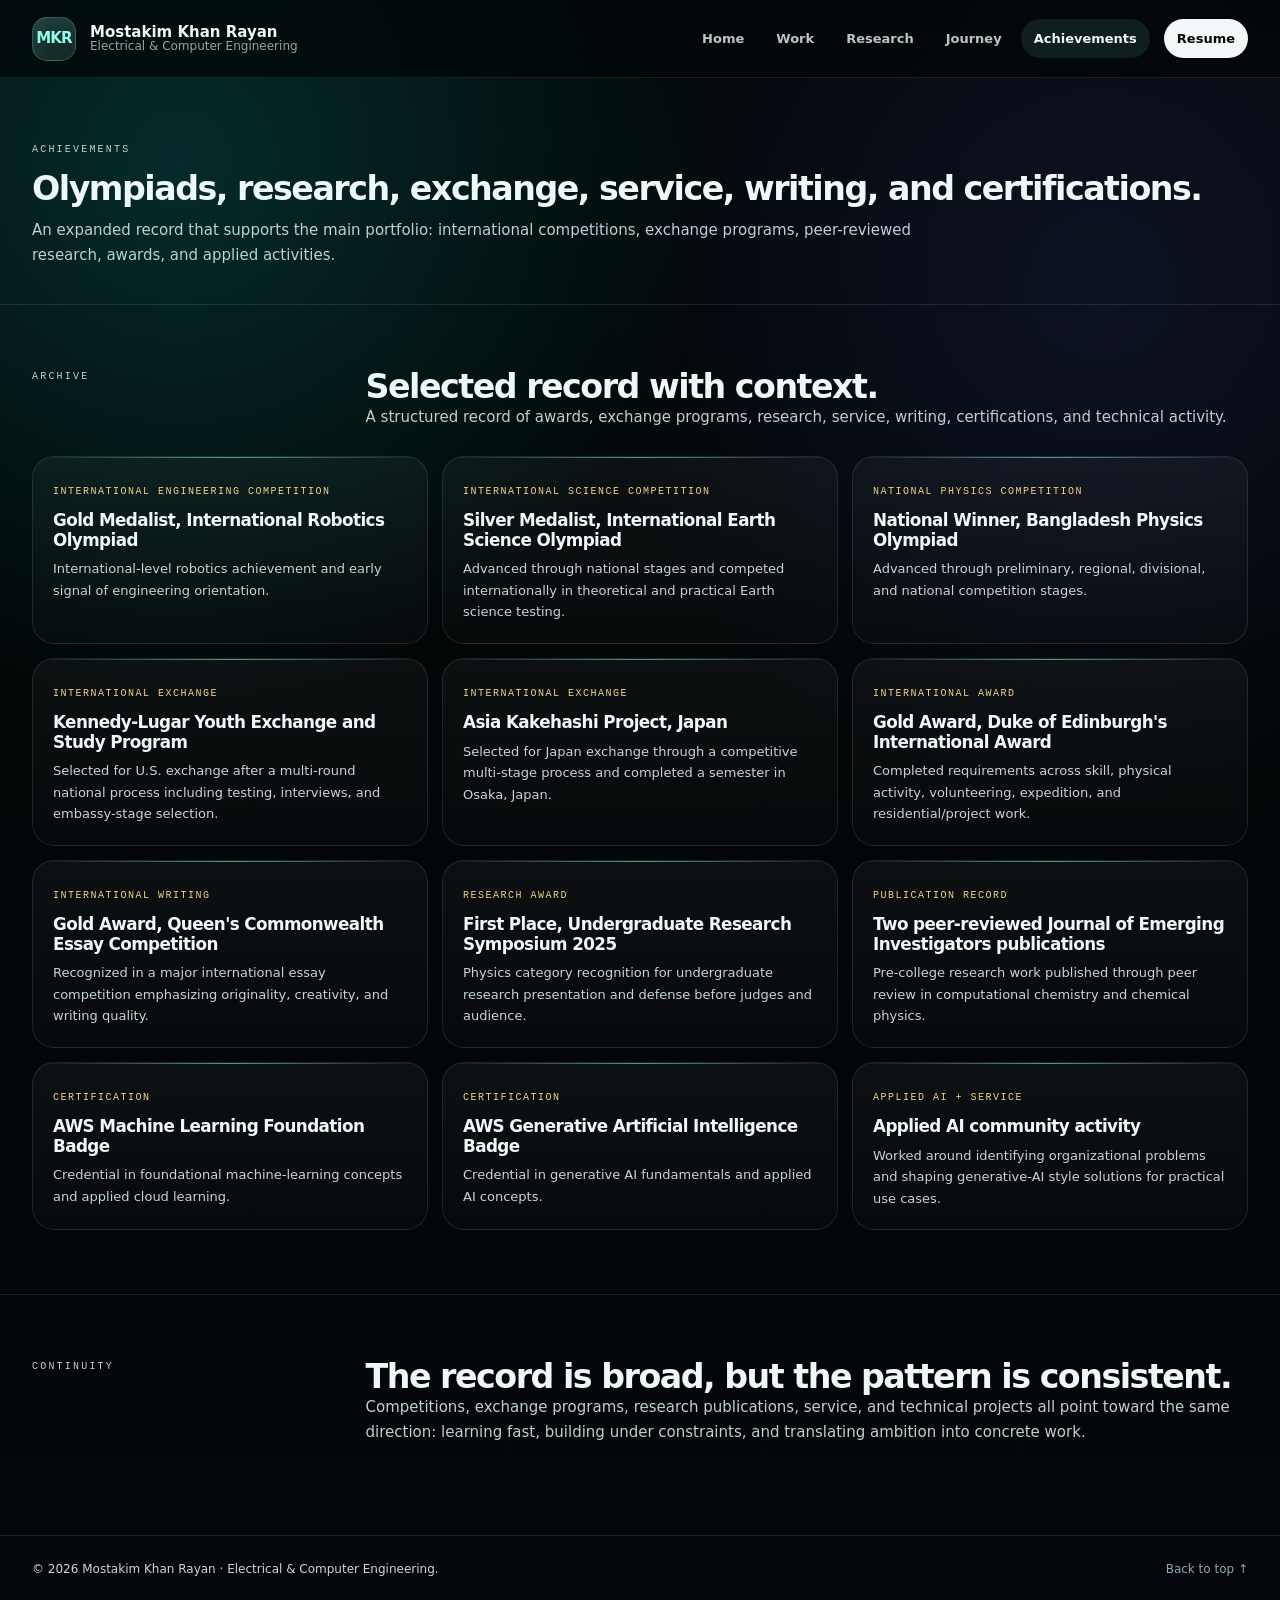
==== achievements.html @ 625cf7d0 "Add redesigned portfolio files" ====
<!doctype html>
<html lang="en">
<head>
  <meta charset="utf-8">
  <meta name="viewport" content="width=device-width, initial-scale=1">
  <meta name="description" content="Electrical and Computer Engineering portfolio for Mostakim Khan Rayan.">
  <meta name="theme-color" content="#020607">
  <meta property="og:title" content="Achievements | Mostakim Khan Rayan">
  <meta property="og:description" content="Turn ambiguity into architecture.">
  <meta property="og:image" content="assets/img/og-card.svg">
  <title>Achievements | Mostakim Khan Rayan</title>
  <link rel="icon" href="assets/img/favicon.svg" type="image/svg+xml">
  <link rel="manifest" href="manifest.webmanifest">
  <link rel="stylesheet" href="assets/css/styles.css">
</head>
<body>
<a class="skip-link" href="#main">Skip to content</a>
<div class="site-shell">
<header class="topbar">
  <a class="brand" href="index.html" aria-label="Mostakim Khan Rayan home">
    <span class="brand-mark">MKR</span>
    <span class="brand-copy"><strong>Mostakim Khan Rayan</strong><small>Electrical & Computer Engineering</small></span>
  </a>
  <button class="nav-toggle" type="button" aria-label="Toggle navigation" aria-expanded="false" data-nav-toggle><span></span><span></span><span></span></button>
  <nav class="nav-links" aria-label="Primary navigation" data-nav-links></nav>
</header>
<main id="main" class="main">
<section class="page-head"><div class="page-head-inner"><p class="eyebrow">Achievements</p><h1>Olympiads, research, exchange, service, writing, and certifications.</h1><p>An expanded record that supports the main portfolio: international competitions, exchange programs, peer-reviewed research, awards, and applied activities.</p></div></section>
<section class="section"><div class="section-inner"><div class="section-head reveal"><p class="eyebrow">Archive</p><div><h2>Selected record with context.</h2><p>A structured record of awards, exchange programs, research, service, writing, certifications, and technical activity.</p></div></div><div class="award-grid" data-achievements></div></div></section>
<section class="section"><div class="section-inner"><div class="section-head reveal"><p class="eyebrow">Continuity</p><div><h2>The record is broad, but the pattern is consistent.</h2><p>Competitions, exchange programs, research publications, service, and technical projects all point toward the same direction: learning fast, building under constraints, and translating ambition into concrete work.</p></div></div></div></section>
</main>
<footer class="footer"><p>© <span data-year></span> Mostakim Khan Rayan · Electrical & Computer Engineering.</p><a href="#main">Back to top ↑</a></footer>
</div>
<script src="assets/js/data.js"></script>
<script src="assets/js/main.js"></script>
</body>
</html>
---- assets/css/styles.css ----
:root{
  --bg:#020607;
  --bg2:#061015;
  --panel:#071216;
  --panel2:#0b181d;
  --text:#eef8f8;
  --muted:#91a8ad;
  --soft:#c7d8dc;
  --line:rgba(122,255,230,.22);
  --line-soft:rgba(218,250,255,.10);
  --teal:#8fffea;
  --teal2:#0bd3bf;
  --amber:#f0d18a;
  --ink:#020607;
  --shadow:0 22px 80px rgba(0,0,0,.42);
  --sans:Inter, ui-sans-serif, system-ui, -apple-system, BlinkMacSystemFont, "Segoe UI", sans-serif;
  --mono:"Space Mono", "SFMono-Regular", Consolas, monospace;
  --frame:clamp(14px,2.5vw,38px);
  --header:78px;
}

*{box-sizing:border-box}
html{scroll-behavior:smooth;background:var(--bg)}
body{margin:0;min-height:100svh;overflow-x:hidden;background:
  radial-gradient(circle at 14% 10%,rgba(10,207,188,.18),transparent 30%),
  radial-gradient(circle at 86% 18%,rgba(109,113,255,.10),transparent 30%),
  linear-gradient(180deg,#03080a 0%,#020607 45%,#03070b 100%);color:var(--text);font-family:var(--sans);font-size:15px;line-height:1.65}
body::before{content:"";position:fixed;inset:0;pointer-events:none;background-image:linear-gradient(rgba(143,255,234,.035) 1px,transparent 1px),linear-gradient(90deg,rgba(143,255,234,.035) 1px,transparent 1px);background-size:42px 42px;mask-image:radial-gradient(circle at 50% 20%,black,transparent 78%);z-index:-2}
body::after{content:"";position:fixed;inset:0;pointer-events:none;background-image:radial-gradient(rgba(143,255,234,.16) .7px,transparent .7px);background-size:18px 18px;opacity:.35;z-index:-1}
img{max-width:100%;display:block}a{color:inherit;text-decoration:none}p{margin:0;color:var(--soft)}
.skip-link{position:absolute;left:12px;top:-60px;z-index:20;background:var(--teal);color:#001113;padding:10px 12px;border-radius:999px;font-weight:800}.skip-link:focus{top:12px}
.site-shell{width:100%;min-height:100svh}
.topbar{height:var(--header);width:100%;padding:0 var(--frame);display:flex;align-items:center;justify-content:space-between;gap:20px;position:sticky;top:0;z-index:10;background:rgba(2,6,7,.74);backdrop-filter:blur(18px);border-bottom:1px solid var(--line-soft)}
.brand{display:flex;align-items:center;gap:14px;min-width:0}.brand-mark{width:44px;height:44px;border-radius:15px;display:grid;place-items:center;background:linear-gradient(145deg,rgba(143,255,234,.19),rgba(255,255,255,.05));border:1px solid rgba(143,255,234,.26);box-shadow:0 0 30px rgba(143,255,234,.10) inset;color:var(--teal);font-weight:900;letter-spacing:-.06em}.brand-copy{display:grid;line-height:1.1}.brand-copy strong{font-size:15px}.brand-copy small{font-size:12px;color:var(--muted)}
.nav-links{display:flex;align-items:center;gap:6px}.nav-links a{font-size:13px;font-weight:760;color:#b8c6cb;padding:9px 13px;border-radius:999px}.nav-links a:hover,.nav-links a.active{background:rgba(143,255,234,.09);color:var(--text)}.nav-links .resume-link{background:#f4f7f8;color:#020607;margin-left:8px}.nav-toggle{display:none;width:42px;height:42px;border:1px solid var(--line-soft);border-radius:14px;background:rgba(255,255,255,.03);align-items:center;justify-content:center;gap:4px;flex-direction:column}.nav-toggle span{width:18px;height:2px;background:var(--text);border-radius:2px}
.main{width:100%}.frame{width:min(100% - calc(var(--frame) * 2), 1760px);margin-inline:auto}.hero{min-height:calc(100svh - var(--header));padding:var(--frame) 0 44px;display:flex;align-items:stretch}.hero-shell{position:relative;overflow:hidden;width:min(100% - calc(var(--frame) * 2), 1760px);margin:auto;border:1px solid var(--line);border-radius:28px;background:linear-gradient(135deg,rgba(3,13,15,.92),rgba(4,8,12,.86));box-shadow:var(--shadow)}
.hero-shell::before{content:"";position:absolute;inset:0;background:radial-gradient(circle at 72% 42%,rgba(143,255,234,.14),transparent 36%),linear-gradient(90deg,rgba(143,255,234,.05) 1px,transparent 1px),linear-gradient(rgba(143,255,234,.05) 1px,transparent 1px);background-size:auto,54px 54px,54px 54px;opacity:.8}.hero-shell::after{content:"";position:absolute;inset:8px;border:1px solid rgba(143,255,234,.12);border-radius:22px;pointer-events:none}.side-rail{position:absolute;left:0;top:0;bottom:0;width:76px;border-right:1px solid var(--line-soft);display:grid;place-items:center;z-index:2}.rail-word{font-family:var(--mono);font-size:10px;text-transform:uppercase;letter-spacing:.34em;writing-mode:vertical-rl;color:#9fb2b7}.rail-social{position:absolute;bottom:22px;display:grid;gap:8px}.rail-social a{font-family:var(--mono);font-size:10px;color:var(--teal);opacity:.84}.hero-grid{position:relative;z-index:1;padding:clamp(28px,4.5vw,68px) clamp(26px,5vw,82px) clamp(30px,4vw,64px) clamp(96px,8vw,140px);display:grid;grid-template-columns:minmax(0,1.04fr) minmax(330px,.82fr);gap:clamp(24px,4vw,72px);align-items:center;min-height:calc(100svh - var(--header) - 88px)}
.microline{display:flex;align-items:center;gap:12px;margin:0 0 22px;color:var(--teal);font-family:var(--mono);text-transform:uppercase;letter-spacing:.2em;font-size:10px}.microline::before{content:"";width:42px;height:1px;background:var(--teal);box-shadow:0 0 15px rgba(143,255,234,.6)}
.motto{margin:0 0 16px;max-width:760px;font-size:clamp(2.15rem,4.25vw,4.65rem);line-height:.98;letter-spacing:-.065em;font-weight:900}.motto em{font-style:normal;color:var(--teal);text-shadow:0 0 26px rgba(143,255,234,.24)}
.hero-title{font-size:clamp(.98rem,1.15vw,1.18rem);line-height:1.5;margin:0 0 12px;max-width:780px;color:#f8ffff;font-weight:800}.hero-subtitle{max-width:760px;color:#c6d7dc;font-size:clamp(.93rem,1vw,1.03rem)}.hero-actions{display:flex;flex-wrap:wrap;gap:10px;margin-top:24px}.btn{display:inline-flex;align-items:center;justify-content:center;min-height:40px;padding:9px 14px;border-radius:999px;border:1px solid var(--line);font-size:12px;font-weight:850;color:#dbe9ec;background:rgba(255,255,255,.035);transition:.2s}.btn:hover{transform:translateY(-1px);border-color:rgba(143,255,234,.55)}.btn-primary{background:var(--teal);border-color:transparent;color:#001112}.btn-muted{color:#b6c6ca}.hero-note{margin-top:22px;display:grid;grid-template-columns:repeat(3,minmax(0,1fr));gap:8px;max-width:720px}.hero-note span{border:1px solid var(--line-soft);border-radius:16px;padding:10px 12px;background:rgba(255,255,255,.025);font-size:12px;color:#c5d6da}.hero-note b{display:block;color:var(--teal);font-family:var(--mono);font-size:10px;text-transform:uppercase;letter-spacing:.13em;margin-bottom:3px}.visual-card{position:relative;border:1px solid rgba(143,255,234,.24);border-radius:25px;min-height:400px;overflow:hidden;background:linear-gradient(145deg,rgba(1,25,26,.74),rgba(1,6,9,.94));box-shadow:0 0 70px rgba(143,255,234,.08)}.visual-card img{width:100%;height:100%;min-height:400px;object-fit:cover;opacity:.93;mix-blend-mode:screen}.visual-overlay{position:absolute;inset:0;display:flex;flex-direction:column;justify-content:space-between;padding:18px;background:linear-gradient(180deg,rgba(1,6,8,.28),rgba(1,6,8,.10),rgba(1,6,8,.72))}.corner-tag{align-self:flex-end;font-family:var(--mono);font-size:10px;text-transform:uppercase;letter-spacing:.14em;color:var(--teal);border:1px solid rgba(143,255,234,.28);border-radius:999px;padding:8px 10px;background:rgba(0,0,0,.25)}.visual-bottom{display:grid;gap:10px}.visual-bottom strong{font-size:clamp(1.15rem,1.6vw,1.55rem);line-height:1.1}.visual-bottom p{max-width:460px;color:#c6d5d9;font-size:13px}.signal-strip{position:absolute;right:22px;top:50%;transform:translateY(-50%);display:grid;gap:6px}.signal-strip i{display:block;width:5px;height:5px;border-radius:50%;background:var(--teal);box-shadow:0 0 14px var(--teal)}
.section{padding:clamp(42px,5vw,78px) 0;border-bottom:1px solid var(--line-soft)}.section-inner{width:min(100% - calc(var(--frame) * 2), 1760px);margin-inline:auto}.section-head{display:grid;grid-template-columns:minmax(170px,.32fr) minmax(0,1fr);gap:clamp(22px,4vw,62px);align-items:start;margin-bottom:26px}.eyebrow{margin:0;color:var(--teal);font-family:var(--mono);font-size:10px;text-transform:uppercase;letter-spacing:.22em}.section-head h2,.page-head h1{margin:0;font-size:clamp(1.5rem,2.6vw,2.6rem);line-height:1.08;letter-spacing:-.045em}.section-head p,.page-head p{max-width:880px;color:#bdd0d4}.text-link{display:inline-flex;margin-top:16px;color:var(--teal);font-weight:800;font-size:13px}.metrics{display:grid;grid-template-columns:repeat(4,minmax(0,1fr));border:1px solid var(--line-soft);border-radius:24px;overflow:hidden;background:rgba(0,0,0,.18)}.metric{padding:18px;min-height:112px;border-right:1px solid var(--line-soft);border-bottom:1px solid var(--line-soft)}.metric:nth-child(4n){border-right:0}.metric:nth-last-child(-n+4){border-bottom:0}.metric strong{display:block;font-size:clamp(1.35rem,2vw,2.05rem);line-height:1;color:#fff;letter-spacing:-.04em}.metric span{display:block;margin-top:8px;color:#d3e1e4;font-size:12px;font-weight:750;line-height:1.35}.metric small{display:block;margin-top:9px;color:var(--muted);font-family:var(--mono);font-size:9px;text-transform:uppercase;letter-spacing:.12em}.cap-grid{display:grid;grid-template-columns:repeat(3,minmax(0,1fr));gap:14px}.cap-card,.layer-card,.mini-project,.project-card,.timeline-card,.award-card,.publication-card,.contact-panel{position:relative;overflow:hidden;border:1px solid var(--line-soft);border-radius:22px;background:linear-gradient(180deg,rgba(255,255,255,.045),rgba(255,255,255,.018))}.cap-card::before,.layer-card::before,.mini-project::before,.timeline-card::before,.award-card::before,.publication-card::before{content:"";position:absolute;top:0;left:0;right:0;height:1px;background:linear-gradient(90deg,transparent,var(--teal),transparent);opacity:.55}.cap-card{padding:20px;min-height:238px}.cap-card small,.layer-card small,.mini-project small,.timeline-card small,.award-card small,.publication-card small{font-family:var(--mono);font-size:10px;letter-spacing:.15em;text-transform:uppercase;color:var(--amber)}.cap-card h3,.layer-card h3,.mini-project h3,.timeline-card h3,.award-card h3,.publication-card h3{margin:10px 0 8px;font-size:clamp(1.05rem,1.3vw,1.35rem);line-height:1.16;letter-spacing:-.035em}.cap-card p,.layer-card p,.mini-project p,.timeline-card p,.award-card p,.publication-card p,.project-card p{font-size:13px;color:#c4d5d8}.stackline,.project-meta{display:flex;flex-wrap:wrap;gap:7px;margin-top:15px}.pill{font-family:var(--mono);font-size:10px;color:#d2e7ea;border:1px solid var(--line-soft);padding:6px 8px;border-radius:999px;background:rgba(0,0,0,.18)}.layer-grid{display:grid;grid-template-columns:repeat(4,minmax(0,1fr));gap:14px}.layer-card{padding:20px;min-height:210px;display:flex;flex-direction:column;justify-content:space-between}.layer-card span{font-family:var(--mono);font-size:10px;color:var(--teal);text-transform:uppercase;letter-spacing:.13em}.project-preview{display:grid;grid-template-columns:repeat(2,minmax(0,1fr));gap:14px}.mini-project{padding:20px;min-height:210px}.mini-impact{margin-top:14px;border-left:2px solid var(--teal);padding-left:12px;color:#dffcf7;font-size:12px;font-weight:700}.contact-panel{padding:24px;display:grid;grid-template-columns:minmax(0,1fr) auto;gap:20px;align-items:center;background:radial-gradient(circle at 90% 10%,rgba(143,255,234,.12),transparent 35%),rgba(0,0,0,.18)}.contact-panel h2{font-size:clamp(1.4rem,2.2vw,2.25rem);line-height:1.1;letter-spacing:-.045em;margin:0 0 8px}.footer{width:min(100% - calc(var(--frame) * 2), 1760px);margin-inline:auto;padding:24px 0;display:flex;justify-content:space-between;gap:18px;color:var(--muted);font-size:12px}.page-head{padding:clamp(42px,5vw,78px) 0 36px;border-bottom:1px solid var(--line-soft)}.page-head-inner{width:min(100% - calc(var(--frame) * 2), 1760px);margin-inline:auto;display:grid;gap:12px}.page-layout{width:min(100% - calc(var(--frame) * 2), 1760px);margin-inline:auto;padding:42px 0 70px;display:grid;grid-template-columns:260px minmax(0,1fr);gap:32px}.toc-card{position:sticky;top:calc(var(--header) + 20px);align-self:start;border:1px solid var(--line-soft);border-radius:22px;padding:18px;background:rgba(0,0,0,.20)}.toc-card p{color:var(--muted);font-size:13px;margin-bottom:12px}.toc-card a{display:block;padding:11px 0;border-top:1px solid var(--line-soft);color:#d6e4e7;font-size:13px}.project-list,.timeline{display:grid;gap:16px}.project-card{display:grid;grid-template-columns:250px minmax(0,1fr)}.project-media{border-right:1px solid var(--line-soft);background:#041014}.project-card img{height:100%;min-height:260px;object-fit:cover}.project-body{padding:22px}.project-body h3{font-size:clamp(1.35rem,2vw,2rem);line-height:1.05;letter-spacing:-.04em;margin:8px 0 10px}.impact{margin-top:14px;padding:13px 14px;border-left:2px solid var(--teal);background:rgba(143,255,234,.06);color:#e3fffb;font-size:13px}.detail-list{margin:14px 0 0;padding-left:18px;color:#c7d8dc;font-size:13px}.detail-list li{margin:7px 0}.timeline-card,.award-card,.publication-card{padding:20px}.timeline-org{font-weight:800;color:#f2fbfd;margin-bottom:8px}.two-col{display:grid;grid-template-columns:repeat(2,minmax(0,1fr));gap:14px}.award-grid{display:grid;grid-template-columns:repeat(3,minmax(0,1fr));gap:14px}.skills-panel{border:1px solid var(--line-soft);border-radius:22px;padding:20px;background:rgba(0,0,0,.16)}.reveal{opacity:0;transform:translateY(10px);transition:opacity .55s ease,transform .55s ease}.reveal.is-visible{opacity:1;transform:none}
@media (prefers-reduced-motion:reduce){*{scroll-behavior:auto!important;transition:none!important}.reveal{opacity:1;transform:none}.btn:hover{transform:none}}
@media (min-width:1900px){:root{--frame:42px}.hero-grid{grid-template-columns:minmax(0,1fr) minmax(380px,.74fr)}.motto{font-size:4.2rem}.visual-card{min-height:410px}.visual-card img{min-height:410px}}
@media (max-height:790px) and (min-width:1050px){.hero{min-height:auto}.hero-grid{min-height:auto;padding-top:34px;padding-bottom:34px}.motto{font-size:clamp(2rem,3.7vw,3.7rem)}.visual-card,.visual-card img{min-height:330px}.hero-note{display:none}}
@media (max-width:1180px){.hero-grid{grid-template-columns:1fr;min-height:auto}.visual-card,.visual-card img{min-height:330px}.hero-note{grid-template-columns:repeat(3,1fr)}.metrics{grid-template-columns:repeat(4,1fr)}.cap-grid,.award-grid{grid-template-columns:repeat(2,1fr)}.layer-grid{grid-template-columns:repeat(2,1fr)}.page-layout{grid-template-columns:1fr}.toc-card{position:relative;top:0;display:flex;flex-wrap:wrap;gap:10px}.toc-card p{width:100%;margin-bottom:0}.toc-card a{border-top:0;border:1px solid var(--line-soft);border-radius:999px;padding:8px 12px}}
@media (max-width:860px){:root{--frame:16px;--header:68px}body{font-size:14px}.topbar{padding:0 var(--frame)}.brand-mark{width:40px;height:40px;border-radius:14px}.brand-copy strong{font-size:14px}.brand-copy small{font-size:11px}.nav-toggle{display:flex}.nav-links{display:none;position:absolute;left:var(--frame);right:var(--frame);top:calc(var(--header) - 4px);padding:10px;flex-direction:column;align-items:stretch;background:rgba(2,8,10,.98);border:1px solid var(--line);border-radius:18px;box-shadow:var(--shadow)}.nav-links.open{display:flex}.nav-links a{padding:12px 14px}.nav-links .resume-link{margin-left:0}.hero{padding:0}.hero-shell{width:100%;border-radius:0;border-left:0;border-right:0}.hero-shell::after{display:none}.side-rail{display:none}.hero-grid{padding:34px var(--frame) 42px;gap:26px}.motto{font-size:clamp(2.05rem,10.5vw,3.4rem);max-width:100%}.hero-note{grid-template-columns:1fr}.visual-card,.visual-card img{min-height:280px}.section-head{grid-template-columns:1fr}.metrics{grid-template-columns:repeat(2,1fr)}.metric{border-right:1px solid var(--line-soft);border-bottom:1px solid var(--line-soft)}.metric:nth-child(2n){border-right:0}.metric:nth-last-child(-n+4){border-bottom:1px solid var(--line-soft)}.metric:nth-last-child(-n+2){border-bottom:0}.cap-grid,.layer-grid,.project-preview,.two-col,.award-grid{grid-template-columns:1fr}.project-card{grid-template-columns:1fr}.project-media{border-right:0;border-bottom:1px solid var(--line-soft)}.project-card img{height:210px;min-height:210px;width:100%}.contact-panel{grid-template-columns:1fr}.footer{flex-direction:column}.toc-card{display:none}}
@media (max-width:460px){:root{--frame:14px}.brand-copy small{max-width:170px;white-space:nowrap;overflow:hidden;text-overflow:ellipsis}.microline{font-size:9px;letter-spacing:.14em}.motto{letter-spacing:-.055em}.hero-actions .btn{flex:1 1 calc(50% - 5px)}.hero-actions .btn:first-child{flex-basis:100%}.visual-card,.visual-card img{min-height:235px}.metrics{grid-template-columns:1fr}.metric,.metric:nth-child(2n){border-right:0}.metric:nth-last-child(-n+2){border-bottom:1px solid var(--line-soft)}.metric:last-child{border-bottom:0}.section{padding:38px 0}.project-body,.timeline-card,.award-card,.publication-card,.cap-card,.layer-card,.mini-project{padding:17px}}


/* Creative signal-system hero update */
.hero-artboard{padding:clamp(10px,1.6vw,24px) 0 clamp(28px,3vw,44px);min-height:calc(100svh - var(--header));}
.signal-hero-shell{border-radius:clamp(18px,2vw,32px);min-height:min(760px,calc(100svh - var(--header) - 40px));display:flex;align-items:stretch;}
.hero-grid-creative{width:100%;grid-template-columns:minmax(0,0.95fr) minmax(380px,0.82fr);gap:clamp(22px,3.8vw,72px);min-height:0;padding:clamp(38px,5.2vw,82px) clamp(28px,6vw,96px) clamp(34px,4.8vw,76px) clamp(96px,8vw,150px);align-items:center;}
.creative-copy{max-width:860px;}
.motto-panel{position:relative;display:inline-grid;gap:10px;padding:0 0 0 clamp(16px,2vw,24px);}
.motto-panel::before{content:"";position:absolute;left:0;top:4px;bottom:6px;width:2px;background:linear-gradient(180deg,transparent,var(--teal),transparent);box-shadow:0 0 24px rgba(143,255,234,.5);}
.motto-label{width:max-content;font-family:var(--mono);font-size:9px;letter-spacing:.28em;text-transform:uppercase;color:var(--amber);border:1px solid rgba(240,209,138,.25);padding:5px 9px;border-radius:999px;background:rgba(240,209,138,.05);}
.motto-creative{font-size:clamp(2.65rem,4.55vw,5.45rem);line-height:.92;letter-spacing:-.075em;margin:0 0 2px;max-width:820px;}
.hero-statement{max-width:720px;margin:22px 0 0;color:#dcebed;font-size:clamp(1rem,1.18vw,1.22rem);line-height:1.65;}
.signal-board{margin-top:24px;display:grid;grid-template-columns:repeat(4,minmax(0,1fr));gap:10px;max-width:860px;}
.signal-board article{position:relative;overflow:hidden;min-height:106px;border:1px solid rgba(143,255,234,.16);border-radius:18px;background:linear-gradient(150deg,rgba(143,255,234,.06),rgba(255,255,255,.018));padding:14px;}
.signal-board article::after{content:"";position:absolute;right:-34px;bottom:-38px;width:92px;height:92px;border-radius:50%;border:1px solid rgba(143,255,234,.16);}
.signal-board span{display:block;font-family:var(--mono);font-size:9px;letter-spacing:.16em;text-transform:uppercase;color:var(--teal);}
.signal-board strong{display:block;margin-top:7px;font-size:clamp(.98rem,1.1vw,1.22rem);line-height:1.08;letter-spacing:-.035em;}
.signal-board small{display:block;margin-top:7px;color:#9fb4b9;font-size:11px;line-height:1.35;}
.constellation-card{position:relative;overflow:hidden;min-height:520px;border:1px solid rgba(143,255,234,.24);border-radius:30px;background:radial-gradient(circle at 50% 45%,rgba(143,255,234,.14),transparent 30%),linear-gradient(145deg,rgba(4,25,27,.82),rgba(3,8,11,.94));box-shadow:0 0 70px rgba(143,255,234,.08);padding:20px;display:grid;grid-template-rows:auto 1fr auto;}
.constellation-card::before{content:"";position:absolute;inset:0;background-image:linear-gradient(rgba(143,255,234,.07) 1px,transparent 1px),linear-gradient(90deg,rgba(143,255,234,.07) 1px,transparent 1px);background-size:34px 34px;mask-image:radial-gradient(circle at center,black,transparent 72%);opacity:.8;}
.constellation-header,.orbit-map,.readout-grid{position:relative;z-index:1;}
.constellation-header{display:flex;justify-content:space-between;align-items:center;gap:14px;font-family:var(--mono);font-size:10px;letter-spacing:.16em;text-transform:uppercase;color:#a9bec3;}
.constellation-header b{color:var(--teal);border:1px solid rgba(143,255,234,.28);border-radius:999px;padding:8px 10px;background:rgba(0,0,0,.20);}
.orbit-map{min-height:330px;display:grid;place-items:center;}
.core-node{width:92px;height:92px;border-radius:50%;display:grid;place-items:center;background:radial-gradient(circle,#dbfffa 0%,#9fffee 35%,rgba(143,255,234,.08) 70%);color:#001415;font-weight:950;letter-spacing:-.05em;box-shadow:0 0 0 18px rgba(143,255,234,.07),0 0 70px rgba(143,255,234,.35);z-index:2;}
.orbit{position:absolute;left:50%;top:50%;border:1px solid rgba(143,255,234,.18);border-radius:50%;transform:translate(-50%,-50%) rotate(-14deg);}
.orbit-a{width:70%;height:52%;}.orbit-b{width:90%;height:34%;transform:translate(-50%,-50%) rotate(14deg)}.orbit-c{width:58%;height:78%;transform:translate(-50%,-50%) rotate(43deg)}
.axis{position:absolute;background:linear-gradient(90deg,transparent,rgba(143,255,234,.32),transparent);}.axis-x{width:90%;height:1px;left:5%;top:50%;}.axis-y{height:86%;width:1px;top:7%;left:50%;background:linear-gradient(180deg,transparent,rgba(143,255,234,.24),transparent)}
.orbit-node{position:absolute;border:1px solid rgba(143,255,234,.24);border-radius:999px;background:rgba(2,8,10,.75);backdrop-filter:blur(10px);padding:8px 11px;font-family:var(--mono);font-size:10px;text-transform:uppercase;letter-spacing:.12em;color:#dffefa;box-shadow:0 0 25px rgba(143,255,234,.08);}
.node-software{right:7%;top:28%;}.node-vision{left:5%;top:38%;}.node-data{right:16%;bottom:22%;}.node-cad{left:25%;bottom:14%;}.node-research{left:34%;top:12%;}
.pulse-dot{position:absolute;width:7px;height:7px;border-radius:50%;background:var(--teal);box-shadow:0 0 18px var(--teal);}.dot-a{left:17%;top:58%;}.dot-b{right:24%;top:47%;}.dot-c{left:48%;bottom:18%;}
.readout-grid{display:grid;grid-template-columns:repeat(2,minmax(0,1fr));gap:8px;}
.readout-grid span{border:1px solid rgba(143,255,234,.14);border-radius:14px;background:rgba(0,0,0,.18);padding:10px 11px;color:#bed1d5;font-size:12px;line-height:1.25;}
.readout-grid b{color:var(--teal);font-family:var(--mono);font-size:10px;letter-spacing:.12em;margin-right:6px;}

@media (min-width:1900px){.hero-grid-creative{grid-template-columns:minmax(0,0.9fr) minmax(430px,0.66fr);}.motto-creative{font-size:5.35rem}.constellation-card{min-height:540px}}
@media (max-height:820px) and (min-width:1050px){.signal-hero-shell{min-height:0}.hero-grid-creative{padding-top:36px;padding-bottom:36px}.motto-creative{font-size:clamp(2.5rem,4.05vw,4.45rem)}.signal-board{grid-template-columns:repeat(4,1fr)}.signal-board article{min-height:92px;padding:12px}.constellation-card{min-height:410px}.orbit-map{min-height:250px}.core-node{width:76px;height:76px}.hero-statement{font-size:.98rem;margin-top:16px}}
@media (max-width:1180px){.hero-grid-creative{grid-template-columns:1fr}.constellation-card{min-height:450px}.signal-board{grid-template-columns:repeat(2,minmax(0,1fr))}.motto-creative{font-size:clamp(2.6rem,8vw,4.7rem)}}
@media (max-width:860px){.hero-artboard{padding:0}.signal-hero-shell{border-radius:0;min-height:0}.hero-grid-creative{padding:34px var(--frame) 42px;}.motto-panel{padding-left:16px}.motto-creative{font-size:clamp(2.3rem,12vw,4rem);}.hero-statement{font-size:1rem}.signal-board{grid-template-columns:1fr 1fr}.constellation-card{min-height:390px;border-radius:24px}.orbit-map{min-height:270px}.readout-grid{grid-template-columns:1fr}.node-software{right:2%;top:26%}.node-vision{left:2%;top:36%}.node-data{right:8%;bottom:22%}.node-cad{left:13%;bottom:13%}.node-research{left:28%;top:11%}}
@media (max-width:520px){.signal-board{grid-template-columns:1fr}.constellation-card{min-height:360px;padding:15px}.constellation-header{align-items:flex-start;flex-direction:column}.orbit-node{font-size:8px;padding:6px 8px}.core-node{width:76px;height:76px}.motto-creative{font-size:clamp(2.15rem,14vw,3.35rem)}.hero-statement{line-height:1.55}.hero-actions .btn{flex:1 1 100%}.readout-grid span{font-size:11px}}


/* Creative motto + console hero refinement */
.hero-redesigned .hero-shell{width:100%;border-left:0;border-right:0;border-radius:0;margin:0;}
.hero-redesigned{padding:0;min-height:calc(100svh - var(--header));}
.story-hero-shell{min-height:calc(100svh - var(--header));}
.hero-grid-v2{padding:clamp(34px,5.8vw,86px) clamp(28px,7vw,118px) clamp(34px,5vw,76px) clamp(96px,8.2vw,150px);grid-template-columns:minmax(0,.94fr) minmax(380px,.68fr);}
.hero-copy-v2{display:grid;gap:18px;}
.motto-v2{font-size:clamp(2.55rem,4.4vw,5.1rem);max-width:780px;}
.motto-panel-v2{gap:8px;}
.identity-console{position:relative;display:grid;grid-template-columns:minmax(0,.86fr) minmax(240px,.54fr);gap:12px;max-width:860px;margin-top:4px;}
.identity-console::before{content:"";position:absolute;inset:-1px;border-radius:22px;padding:1px;background:linear-gradient(120deg,rgba(143,255,234,.45),transparent 28%,rgba(240,209,138,.22),transparent 72%,rgba(143,255,234,.35));mask:linear-gradient(#000 0 0) content-box,linear-gradient(#000 0 0);mask-composite:exclude;pointer-events:none;}
.identity-main,.identity-tags{border-radius:22px;background:linear-gradient(150deg,rgba(143,255,234,.075),rgba(255,255,255,.022));padding:18px;border:1px solid rgba(143,255,234,.12);}
.identity-main span,.identity-tags span{font-family:var(--mono);font-size:10px;text-transform:uppercase;letter-spacing:.14em;color:var(--teal);}
.identity-main strong{display:block;margin:8px 0 8px;font-size:clamp(1rem,1.2vw,1.25rem);line-height:1.2;color:#fff;letter-spacing:-.035em;}
.identity-main p{font-size:13px;line-height:1.55;color:#bdd0d4;}
.identity-tags{display:flex;align-content:flex-start;align-items:flex-start;flex-wrap:wrap;gap:8px;background:rgba(1,8,10,.45);}
.identity-tags span{border:1px solid rgba(143,255,234,.17);border-radius:999px;padding:7px 9px;background:rgba(0,0,0,.20);color:#d9fffb;}
.proof-deck{display:grid;grid-template-columns:repeat(4,minmax(0,1fr));gap:10px;max-width:860px;}
.proof-deck article{min-height:86px;border:1px solid rgba(143,255,234,.14);border-radius:18px;padding:14px;background:radial-gradient(circle at 85% 18%,rgba(143,255,234,.12),transparent 34%),rgba(0,0,0,.18);}
.proof-deck b{display:block;font-size:clamp(1.05rem,1.45vw,1.6rem);line-height:1;color:#fff;letter-spacing:-.045em;}
.proof-deck span{display:block;margin-top:8px;color:#a9bdc2;font-size:11px;line-height:1.35;}
.constellation-v2{min-height:500px;}
.constellation-v2::after{content:"";position:absolute;inset:12px;border:1px solid rgba(143,255,234,.11);border-radius:22px;pointer-events:none;}
.orbit-map-v2{min-height:300px;}
.field-note{position:relative;z-index:2;margin-top:-12px;margin-bottom:14px;border-left:2px solid var(--teal);padding:10px 0 10px 14px;}
.field-note strong{display:block;color:#fff;font-size:clamp(1.05rem,1.35vw,1.35rem);line-height:1.1;letter-spacing:-.035em;}
.field-note p{margin-top:6px;font-size:12px;color:#aebfc4;line-height:1.45;}

/* Story-flow journey */
.journey-head{background:radial-gradient(circle at 24% 0%,rgba(143,255,234,.11),transparent 36%);}
.journey-layout{grid-template-columns:240px minmax(0,1fr);}
.story-flow{position:relative;display:grid;gap:0;padding:12px 0 26px;}
.story-flow::before{content:"";position:absolute;left:36px;top:16px;bottom:18px;width:1px;background:linear-gradient(180deg,transparent,var(--teal),rgba(143,255,234,.18),transparent);box-shadow:0 0 20px rgba(143,255,234,.25);}
.story-node{position:relative;display:grid;grid-template-columns:74px minmax(0,1fr);gap:18px;padding:0 0 22px;}
.story-index{position:sticky;top:calc(var(--header) + 26px);width:72px;height:72px;border-radius:50%;display:grid;place-items:center;background:radial-gradient(circle,rgba(143,255,234,.30),rgba(5,16,18,.95) 68%);border:1px solid rgba(143,255,234,.33);font-family:var(--mono);font-weight:900;color:#eafffd;box-shadow:0 0 38px rgba(143,255,234,.12);z-index:1;}
.story-card{position:relative;overflow:hidden;border:1px solid rgba(143,255,234,.14);border-radius:26px;padding:24px;background:linear-gradient(135deg,rgba(143,255,234,.06),rgba(255,255,255,.018));min-height:160px;}
.story-card::before{content:"";position:absolute;right:-70px;top:-70px;width:190px;height:190px;border-radius:50%;border:1px solid rgba(143,255,234,.11);box-shadow:0 0 90px rgba(143,255,234,.09) inset;}
.story-card small{font-family:var(--mono);font-size:10px;letter-spacing:.16em;text-transform:uppercase;color:var(--amber);}
.story-card h3{margin:10px 0 10px;font-size:clamp(1.3rem,2vw,2rem);line-height:1.05;letter-spacing:-.045em;}
.story-card p{max-width:900px;font-size:14px;line-height:1.7;color:#c4d6da;}

@media (min-width:1900px){.hero-grid-v2{grid-template-columns:minmax(0,.95fr) minmax(430px,.62fr)}.motto-v2{font-size:5.25rem}.constellation-v2{min-height:520px}}
@media (max-height:820px) and (min-width:1050px){.story-hero-shell{min-height:0}.hero-grid-v2{padding-top:32px;padding-bottom:32px}.motto-v2{font-size:clamp(2.35rem,3.95vw,4.25rem)}.identity-console{grid-template-columns:minmax(0,1fr) minmax(220px,.5fr)}.proof-deck article{min-height:74px}.constellation-v2{min-height:390px}.orbit-map-v2{min-height:230px}.field-note{margin-top:-8px}.readout-grid span{padding:8px 10px}}
@media (max-width:1180px){.hero-grid-v2{grid-template-columns:1fr;}.identity-console{grid-template-columns:1fr}.proof-deck{grid-template-columns:repeat(2,minmax(0,1fr))}.constellation-v2{min-height:450px}.journey-layout{grid-template-columns:1fr}.story-index{position:relative;top:auto}}
@media (max-width:860px){.hero-grid-v2{padding:34px var(--frame) 42px}.motto-v2{font-size:clamp(2.15rem,11vw,3.8rem)}.identity-console{gap:10px}.proof-deck{grid-template-columns:repeat(2,minmax(0,1fr))}.constellation-v2{min-height:390px}.story-flow::before{left:24px}.story-node{grid-template-columns:52px minmax(0,1fr);gap:12px}.story-index{width:52px;height:52px;font-size:12px}.story-card{padding:19px;border-radius:22px}}
@media (max-width:520px){.motto-v2{font-size:clamp(2.05rem,13.5vw,3.2rem)}.proof-deck{grid-template-columns:1fr}.identity-main,.identity-tags{padding:15px}.constellation-v2{min-height:370px}.field-note{margin-top:0}.story-flow::before{left:20px}.story-node{grid-template-columns:44px minmax(0,1fr);gap:10px}.story-index{width:44px;height:44px}.story-card{padding:16px}.story-card p{font-size:13px}}
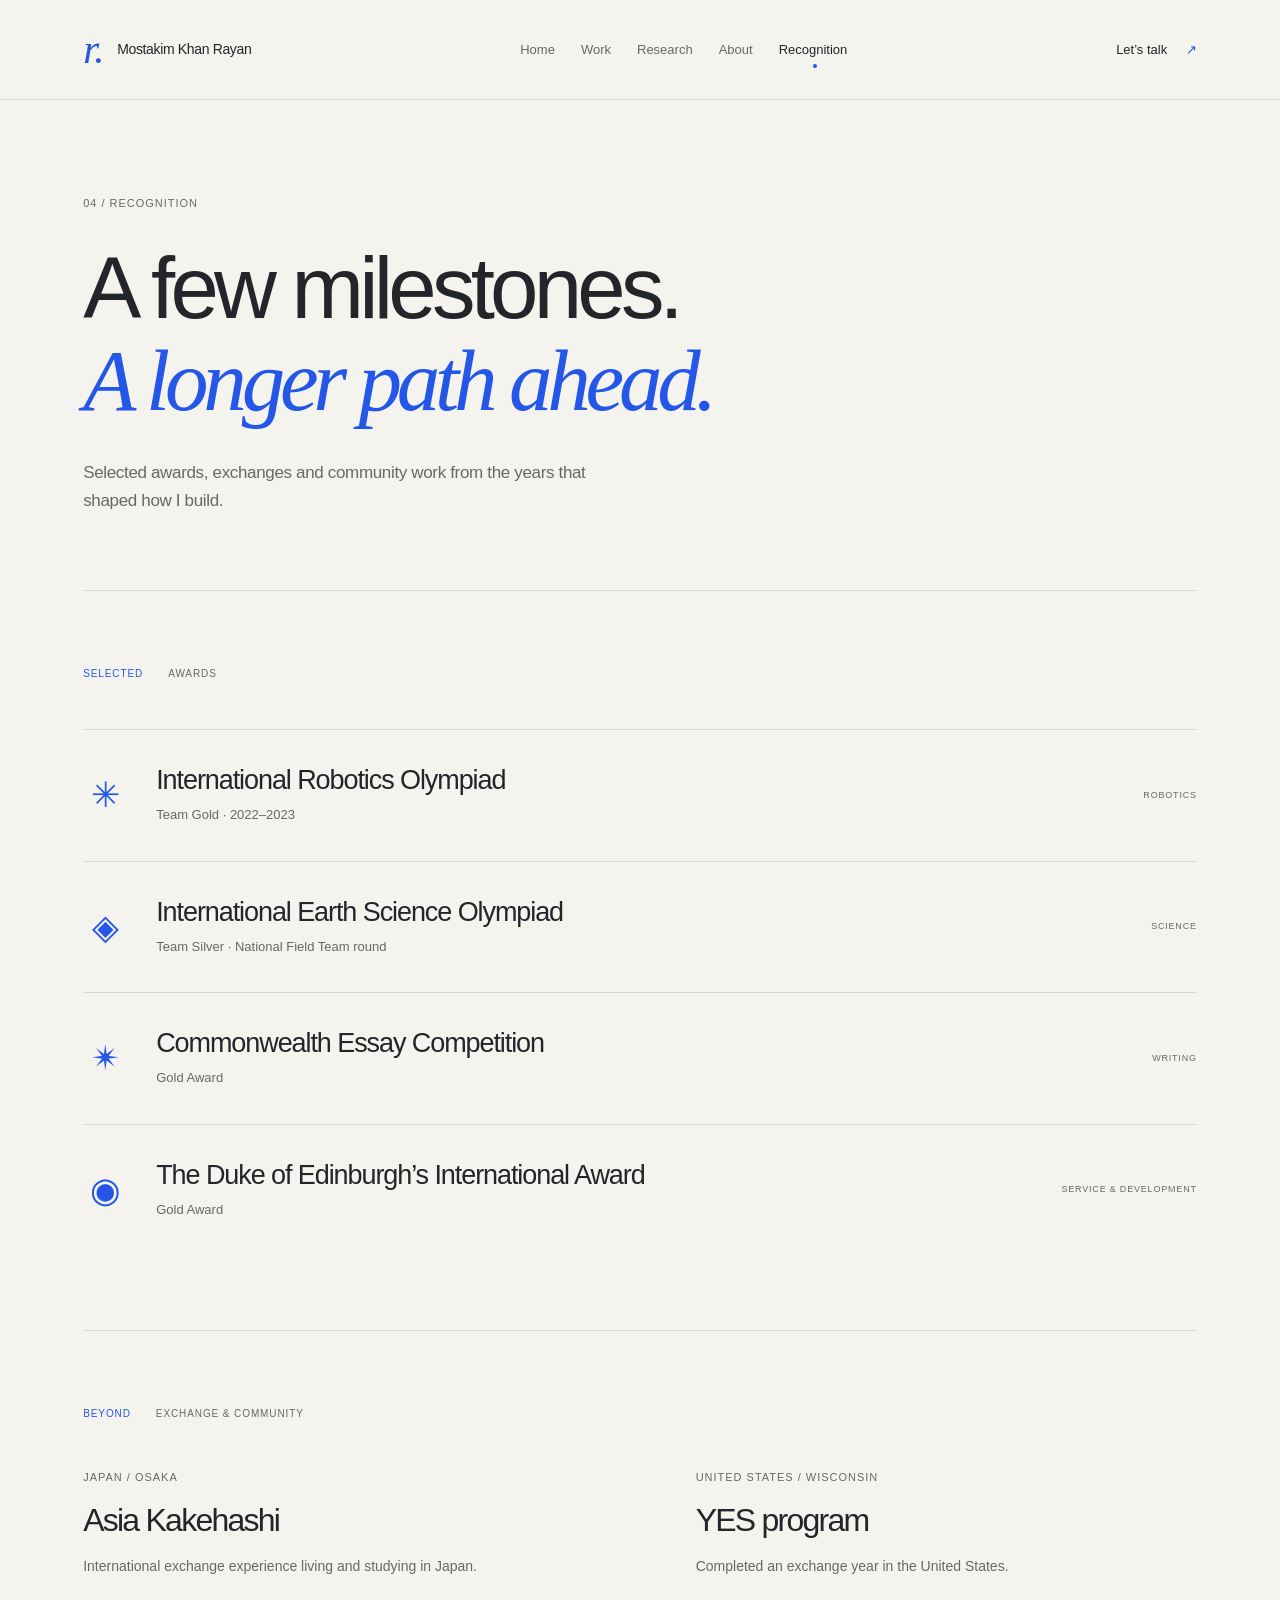
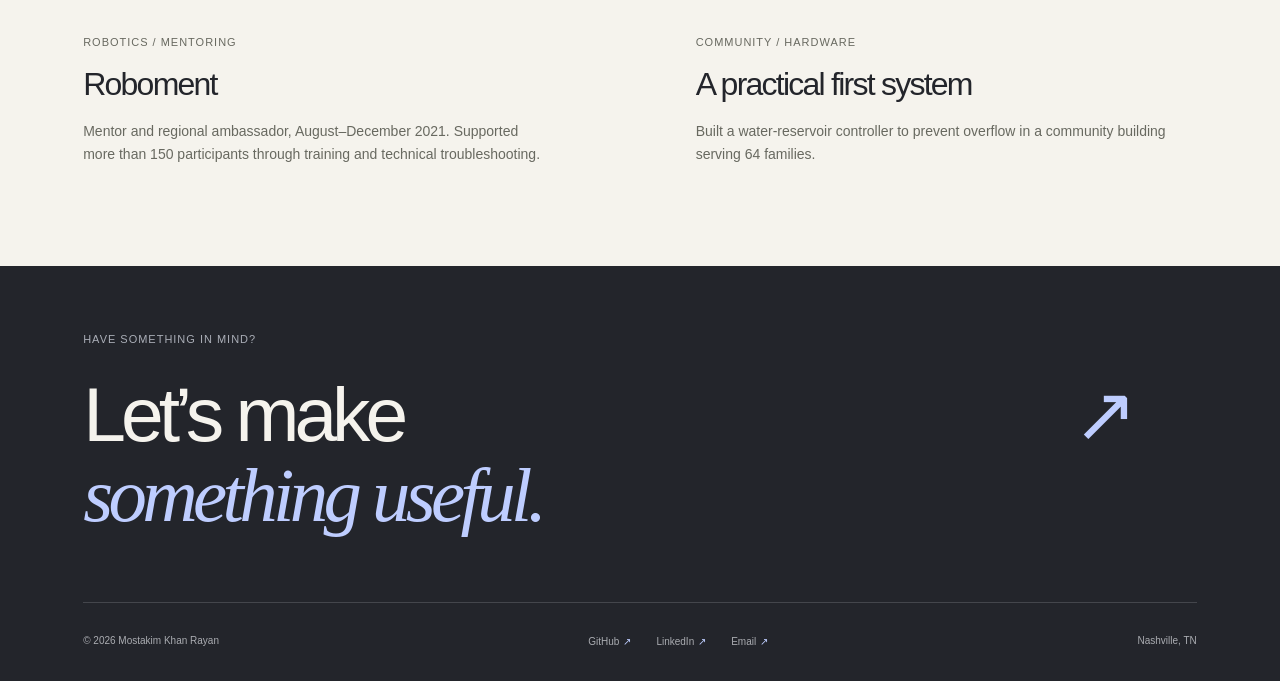
==== commit 589f8489: "Redesign portfolio around personal AI, research and GPU systems" ====
--- a/achievements.html
+++ b/achievements.html
@@ -1,37 +1,64 @@
 <!doctype html>
+
 <html lang="en">
 <head>
-  <meta charset="utf-8">
-  <meta name="viewport" content="width=device-width, initial-scale=1">
-  <meta name="description" content="Electrical and Computer Engineering portfolio for Mostakim Khan Rayan.">
-  <meta name="theme-color" content="#020607">
-  <meta property="og:title" content="Achievements | Mostakim Khan Rayan">
-  <meta property="og:description" content="Turn ambiguity into architecture.">
-  <meta property="og:image" content="assets/img/og-card.svg">
-  <title>Achievements | Mostakim Khan Rayan</title>
-  <link rel="icon" href="assets/img/favicon.svg" type="image/svg+xml">
-  <link rel="manifest" href="manifest.webmanifest">
-  <link rel="stylesheet" href="assets/css/styles.css">
-</head>
-<body>
-<a class="skip-link" href="#main">Skip to content</a>
-<div class="site-shell">
-<header class="topbar">
-  <a class="brand" href="index.html" aria-label="Mostakim Khan Rayan home">
-    <span class="brand-mark">MKR</span>
-    <span class="brand-copy"><strong>Mostakim Khan Rayan</strong><small>Electrical & Computer Engineering</small></span>
-  </a>
-  <button class="nav-toggle" type="button" aria-label="Toggle navigation" aria-expanded="false" data-nav-toggle><span></span><span></span><span></span></button>
-  <nav class="nav-links" aria-label="Primary navigation" data-nav-links></nav>
-</header>
-<main id="main" class="main">
-<section class="page-head"><div class="page-head-inner"><p class="eyebrow">Achievements</p><h1>Olympiads, research, exchange, service, writing, and certifications.</h1><p>An expanded record that supports the main portfolio: international competitions, exchange programs, peer-reviewed research, awards, and applied activities.</p></div></section>
-<section class="section"><div class="section-inner"><div class="section-head reveal"><p class="eyebrow">Archive</p><div><h2>Selected record with context.</h2><p>A structured record of awards, exchange programs, research, service, writing, certifications, and technical activity.</p></div></div><div class="award-grid" data-achievements></div></div></section>
-<section class="section"><div class="section-inner"><div class="section-head reveal"><p class="eyebrow">Continuity</p><div><h2>The record is broad, but the pattern is consistent.</h2><p>Competitions, exchange programs, research publications, service, and technical projects all point toward the same direction: learning fast, building under constraints, and translating ambition into concrete work.</p></div></div></div></section>
+<meta charset="utf-8">
+<meta name="viewport" content="width=device-width, initial-scale=1">
+
+<title>Recognition — Mostakim Khan Rayan</title>
+<meta name="description" content="Rayan builds personal AI, scientific software and GPU systems. Explore Sleight AI, research, open-source contributions and selected work.">
+
+<meta name="theme-color" content="#f5f3ed">
+<meta property="og:title" content="Recognition — Mostakim Khan Rayan">
+<meta property="og:description" content="Personal AI. Scientific software. Closer to the hardware.">
+<meta property="og:image" content="https://nine-winged.github.io/Portfolio/assets/img/og-card.svg">
+<meta property="og:url" content="https://nine-winged.github.io/Portfolio/achievements.html">
+<meta property="og:type" content="website">
+
+<link rel="canonical" href="https://nine-winged.github.io/Portfolio/achievements.html">
+<link rel="icon" href="assets/img/favicon.svg" type="image/svg+xml">
+<link rel="manifest" href="manifest.webmanifest">
+<link rel="stylesheet" href="assets/css/styles.css">
+
+<meta name="google-site-verification" content="7lMuGZhJcq9g-JqPWl0R5jy_7q_wHFFUK9ucJxF-_5k"></head>
+
+<body><a class="skip-link" href="#main">Skip to content</a>
+<header class="site-header"><a class="brand" href="index.html" aria-label="Mostakim Khan Rayan home"><span class="brand-symbol" aria-hidden="true">r.</span><span>Mostakim Khan Rayan</span></a><button class="menu-toggle" type="button" aria-expanded="false" aria-controls="navigation">Menu <span aria-hidden="true">+</span></button>
+<nav id="navigation" aria-label="Primary navigation"><a href="index.html">Home</a><a href="work.html">Work</a><a href="research.html">Research</a><a href="journey.html">About</a><a href="achievements.html" aria-current="page">Recognition</a></nav>
+<a class="header-contact" href="mailto:md.mostakim.khan@vanderbilt.edu">Let’s talk <span aria-hidden="true">↗</span></a></header>
+
+<main id="main">
+<section class="page-intro"><p class="eyebrow">04 / Recognition</p><h1>A few milestones.<br><em>A longer path ahead.</em></h1><p class="page-deck">Selected awards, exchanges and community work from the years that shaped how I build.</p></section>
+<section class="honors-section">
+<div class="section-label"><span>Selected</span><span>Awards</span></div>
+<div class="honor-row"><span class="honor-symbol" aria-hidden="true">✳</span>
+<div><h2>International Robotics Olympiad</h2><p>Team Gold · 2022–2023</p></div>
+<span class="honor-type">Robotics</span></div>
+<div class="honor-row"><span class="honor-symbol" aria-hidden="true">◈</span>
+<div><h2>International Earth Science Olympiad</h2><p>Team Silver · National Field Team round</p></div>
+<span class="honor-type">Science</span></div>
+<div class="honor-row"><span class="honor-symbol" aria-hidden="true">✴</span>
+<div><h2>Commonwealth Essay Competition</h2><p>Gold Award</p></div>
+<span class="honor-type">Writing</span></div>
+<div class="honor-row"><span class="honor-symbol" aria-hidden="true">◉</span>
+<div><h2>The Duke of Edinburgh’s International Award</h2><p>Gold Award</p></div>
+<span class="honor-type">Service & development</span></div>
+</section>
+<section class="exchange-section">
+<div class="section-label"><span>Beyond</span><span>Exchange & community</span></div>
+<div class="recognition-grid">
+<article><p class="eyebrow">Japan / Osaka</p><h2>Asia Kakehashi</h2><p>International exchange experience living and studying in Japan.</p></article>
+<article><p class="eyebrow">United States / Wisconsin</p><h2>YES program</h2><p>Completed an exchange year in the United States.</p></article>
+<article><p class="eyebrow">Robotics / Mentoring</p><h2>Roboment</h2><p>Mentor and regional ambassador, August–December 2021. Supported more than 150 participants through training and technical troubleshooting.</p></article>
+<article><p class="eyebrow">Community / Hardware</p><h2>A practical first system</h2><p>Built a water-reservoir controller to prevent overflow in a community building serving 64 families.</p></article>
+</div>
+</section>
 </main>
-<footer class="footer"><p>© <span data-year></span> Mostakim Khan Rayan · Electrical & Computer Engineering.</p><a href="#main">Back to top ↑</a></footer>
-</div>
-<script src="assets/js/data.js"></script>
-<script src="assets/js/main.js"></script>
-</body>
-</html>+<footer class="site-footer">
+<div class="footer-top"><p class="eyebrow">Have something in mind?</p><a class="contact-display" href="mailto:md.mostakim.khan@vanderbilt.edu">Let’s make<br><em>something useful.</em><span aria-hidden="true">↗</span></a></div>
+<div class="footer-bottom"><span>© 2026 Mostakim Khan Rayan</span>
+<div><a class="text-link" href="https://github.com/NIne-WIngEd" target="_blank" rel="noopener noreferrer">GitHub<span aria-hidden="true"> ↗</span></a><a class="text-link" href="https://www.linkedin.com/in/mk-rayan/" target="_blank" rel="noopener noreferrer">LinkedIn<span aria-hidden="true"> ↗</span></a><a class="text-link" href="mailto:md.mostakim.khan@vanderbilt.edu">Email<span aria-hidden="true"> ↗</span></a></div>
+<span>Nashville, TN</span></div>
+</footer>
+<script src="assets/js/main.js" defer></script></body>
+</html>
--- a/assets/css/styles.css
+++ b/assets/css/styles.css
@@ -1,134 +1,1258 @@
-:root{
-  --bg:#020607;
-  --bg2:#061015;
-  --panel:#071216;
-  --panel2:#0b181d;
-  --text:#eef8f8;
-  --muted:#91a8ad;
-  --soft:#c7d8dc;
-  --line:rgba(122,255,230,.22);
-  --line-soft:rgba(218,250,255,.10);
-  --teal:#8fffea;
-  --teal2:#0bd3bf;
-  --amber:#f0d18a;
-  --ink:#020607;
-  --shadow:0 22px 80px rgba(0,0,0,.42);
-  --sans:Inter, ui-sans-serif, system-ui, -apple-system, BlinkMacSystemFont, "Segoe UI", sans-serif;
-  --mono:"Space Mono", "SFMono-Regular", Consolas, monospace;
-  --frame:clamp(14px,2.5vw,38px);
-  --header:78px;
-}
-
-*{box-sizing:border-box}
-html{scroll-behavior:smooth;background:var(--bg)}
-body{margin:0;min-height:100svh;overflow-x:hidden;background:
-  radial-gradient(circle at 14% 10%,rgba(10,207,188,.18),transparent 30%),
-  radial-gradient(circle at 86% 18%,rgba(109,113,255,.10),transparent 30%),
-  linear-gradient(180deg,#03080a 0%,#020607 45%,#03070b 100%);color:var(--text);font-family:var(--sans);font-size:15px;line-height:1.65}
-body::before{content:"";position:fixed;inset:0;pointer-events:none;background-image:linear-gradient(rgba(143,255,234,.035) 1px,transparent 1px),linear-gradient(90deg,rgba(143,255,234,.035) 1px,transparent 1px);background-size:42px 42px;mask-image:radial-gradient(circle at 50% 20%,black,transparent 78%);z-index:-2}
-body::after{content:"";position:fixed;inset:0;pointer-events:none;background-image:radial-gradient(rgba(143,255,234,.16) .7px,transparent .7px);background-size:18px 18px;opacity:.35;z-index:-1}
-img{max-width:100%;display:block}a{color:inherit;text-decoration:none}p{margin:0;color:var(--soft)}
-.skip-link{position:absolute;left:12px;top:-60px;z-index:20;background:var(--teal);color:#001113;padding:10px 12px;border-radius:999px;font-weight:800}.skip-link:focus{top:12px}
-.site-shell{width:100%;min-height:100svh}
-.topbar{height:var(--header);width:100%;padding:0 var(--frame);display:flex;align-items:center;justify-content:space-between;gap:20px;position:sticky;top:0;z-index:10;background:rgba(2,6,7,.74);backdrop-filter:blur(18px);border-bottom:1px solid var(--line-soft)}
-.brand{display:flex;align-items:center;gap:14px;min-width:0}.brand-mark{width:44px;height:44px;border-radius:15px;display:grid;place-items:center;background:linear-gradient(145deg,rgba(143,255,234,.19),rgba(255,255,255,.05));border:1px solid rgba(143,255,234,.26);box-shadow:0 0 30px rgba(143,255,234,.10) inset;color:var(--teal);font-weight:900;letter-spacing:-.06em}.brand-copy{display:grid;line-height:1.1}.brand-copy strong{font-size:15px}.brand-copy small{font-size:12px;color:var(--muted)}
-.nav-links{display:flex;align-items:center;gap:6px}.nav-links a{font-size:13px;font-weight:760;color:#b8c6cb;padding:9px 13px;border-radius:999px}.nav-links a:hover,.nav-links a.active{background:rgba(143,255,234,.09);color:var(--text)}.nav-links .resume-link{background:#f4f7f8;color:#020607;margin-left:8px}.nav-toggle{display:none;width:42px;height:42px;border:1px solid var(--line-soft);border-radius:14px;background:rgba(255,255,255,.03);align-items:center;justify-content:center;gap:4px;flex-direction:column}.nav-toggle span{width:18px;height:2px;background:var(--text);border-radius:2px}
-.main{width:100%}.frame{width:min(100% - calc(var(--frame) * 2), 1760px);margin-inline:auto}.hero{min-height:calc(100svh - var(--header));padding:var(--frame) 0 44px;display:flex;align-items:stretch}.hero-shell{position:relative;overflow:hidden;width:min(100% - calc(var(--frame) * 2), 1760px);margin:auto;border:1px solid var(--line);border-radius:28px;background:linear-gradient(135deg,rgba(3,13,15,.92),rgba(4,8,12,.86));box-shadow:var(--shadow)}
-.hero-shell::before{content:"";position:absolute;inset:0;background:radial-gradient(circle at 72% 42%,rgba(143,255,234,.14),transparent 36%),linear-gradient(90deg,rgba(143,255,234,.05) 1px,transparent 1px),linear-gradient(rgba(143,255,234,.05) 1px,transparent 1px);background-size:auto,54px 54px,54px 54px;opacity:.8}.hero-shell::after{content:"";position:absolute;inset:8px;border:1px solid rgba(143,255,234,.12);border-radius:22px;pointer-events:none}.side-rail{position:absolute;left:0;top:0;bottom:0;width:76px;border-right:1px solid var(--line-soft);display:grid;place-items:center;z-index:2}.rail-word{font-family:var(--mono);font-size:10px;text-transform:uppercase;letter-spacing:.34em;writing-mode:vertical-rl;color:#9fb2b7}.rail-social{position:absolute;bottom:22px;display:grid;gap:8px}.rail-social a{font-family:var(--mono);font-size:10px;color:var(--teal);opacity:.84}.hero-grid{position:relative;z-index:1;padding:clamp(28px,4.5vw,68px) clamp(26px,5vw,82px) clamp(30px,4vw,64px) clamp(96px,8vw,140px);display:grid;grid-template-columns:minmax(0,1.04fr) minmax(330px,.82fr);gap:clamp(24px,4vw,72px);align-items:center;min-height:calc(100svh - var(--header) - 88px)}
-.microline{display:flex;align-items:center;gap:12px;margin:0 0 22px;color:var(--teal);font-family:var(--mono);text-transform:uppercase;letter-spacing:.2em;font-size:10px}.microline::before{content:"";width:42px;height:1px;background:var(--teal);box-shadow:0 0 15px rgba(143,255,234,.6)}
-.motto{margin:0 0 16px;max-width:760px;font-size:clamp(2.15rem,4.25vw,4.65rem);line-height:.98;letter-spacing:-.065em;font-weight:900}.motto em{font-style:normal;color:var(--teal);text-shadow:0 0 26px rgba(143,255,234,.24)}
-.hero-title{font-size:clamp(.98rem,1.15vw,1.18rem);line-height:1.5;margin:0 0 12px;max-width:780px;color:#f8ffff;font-weight:800}.hero-subtitle{max-width:760px;color:#c6d7dc;font-size:clamp(.93rem,1vw,1.03rem)}.hero-actions{display:flex;flex-wrap:wrap;gap:10px;margin-top:24px}.btn{display:inline-flex;align-items:center;justify-content:center;min-height:40px;padding:9px 14px;border-radius:999px;border:1px solid var(--line);font-size:12px;font-weight:850;color:#dbe9ec;background:rgba(255,255,255,.035);transition:.2s}.btn:hover{transform:translateY(-1px);border-color:rgba(143,255,234,.55)}.btn-primary{background:var(--teal);border-color:transparent;color:#001112}.btn-muted{color:#b6c6ca}.hero-note{margin-top:22px;display:grid;grid-template-columns:repeat(3,minmax(0,1fr));gap:8px;max-width:720px}.hero-note span{border:1px solid var(--line-soft);border-radius:16px;padding:10px 12px;background:rgba(255,255,255,.025);font-size:12px;color:#c5d6da}.hero-note b{display:block;color:var(--teal);font-family:var(--mono);font-size:10px;text-transform:uppercase;letter-spacing:.13em;margin-bottom:3px}.visual-card{position:relative;border:1px solid rgba(143,255,234,.24);border-radius:25px;min-height:400px;overflow:hidden;background:linear-gradient(145deg,rgba(1,25,26,.74),rgba(1,6,9,.94));box-shadow:0 0 70px rgba(143,255,234,.08)}.visual-card img{width:100%;height:100%;min-height:400px;object-fit:cover;opacity:.93;mix-blend-mode:screen}.visual-overlay{position:absolute;inset:0;display:flex;flex-direction:column;justify-content:space-between;padding:18px;background:linear-gradient(180deg,rgba(1,6,8,.28),rgba(1,6,8,.10),rgba(1,6,8,.72))}.corner-tag{align-self:flex-end;font-family:var(--mono);font-size:10px;text-transform:uppercase;letter-spacing:.14em;color:var(--teal);border:1px solid rgba(143,255,234,.28);border-radius:999px;padding:8px 10px;background:rgba(0,0,0,.25)}.visual-bottom{display:grid;gap:10px}.visual-bottom strong{font-size:clamp(1.15rem,1.6vw,1.55rem);line-height:1.1}.visual-bottom p{max-width:460px;color:#c6d5d9;font-size:13px}.signal-strip{position:absolute;right:22px;top:50%;transform:translateY(-50%);display:grid;gap:6px}.signal-strip i{display:block;width:5px;height:5px;border-radius:50%;background:var(--teal);box-shadow:0 0 14px var(--teal)}
-.section{padding:clamp(42px,5vw,78px) 0;border-bottom:1px solid var(--line-soft)}.section-inner{width:min(100% - calc(var(--frame) * 2), 1760px);margin-inline:auto}.section-head{display:grid;grid-template-columns:minmax(170px,.32fr) minmax(0,1fr);gap:clamp(22px,4vw,62px);align-items:start;margin-bottom:26px}.eyebrow{margin:0;color:var(--teal);font-family:var(--mono);font-size:10px;text-transform:uppercase;letter-spacing:.22em}.section-head h2,.page-head h1{margin:0;font-size:clamp(1.5rem,2.6vw,2.6rem);line-height:1.08;letter-spacing:-.045em}.section-head p,.page-head p{max-width:880px;color:#bdd0d4}.text-link{display:inline-flex;margin-top:16px;color:var(--teal);font-weight:800;font-size:13px}.metrics{display:grid;grid-template-columns:repeat(4,minmax(0,1fr));border:1px solid var(--line-soft);border-radius:24px;overflow:hidden;background:rgba(0,0,0,.18)}.metric{padding:18px;min-height:112px;border-right:1px solid var(--line-soft);border-bottom:1px solid var(--line-soft)}.metric:nth-child(4n){border-right:0}.metric:nth-last-child(-n+4){border-bottom:0}.metric strong{display:block;font-size:clamp(1.35rem,2vw,2.05rem);line-height:1;color:#fff;letter-spacing:-.04em}.metric span{display:block;margin-top:8px;color:#d3e1e4;font-size:12px;font-weight:750;line-height:1.35}.metric small{display:block;margin-top:9px;color:var(--muted);font-family:var(--mono);font-size:9px;text-transform:uppercase;letter-spacing:.12em}.cap-grid{display:grid;grid-template-columns:repeat(3,minmax(0,1fr));gap:14px}.cap-card,.layer-card,.mini-project,.project-card,.timeline-card,.award-card,.publication-card,.contact-panel{position:relative;overflow:hidden;border:1px solid var(--line-soft);border-radius:22px;background:linear-gradient(180deg,rgba(255,255,255,.045),rgba(255,255,255,.018))}.cap-card::before,.layer-card::before,.mini-project::before,.timeline-card::before,.award-card::before,.publication-card::before{content:"";position:absolute;top:0;left:0;right:0;height:1px;background:linear-gradient(90deg,transparent,var(--teal),transparent);opacity:.55}.cap-card{padding:20px;min-height:238px}.cap-card small,.layer-card small,.mini-project small,.timeline-card small,.award-card small,.publication-card small{font-family:var(--mono);font-size:10px;letter-spacing:.15em;text-transform:uppercase;color:var(--amber)}.cap-card h3,.layer-card h3,.mini-project h3,.timeline-card h3,.award-card h3,.publication-card h3{margin:10px 0 8px;font-size:clamp(1.05rem,1.3vw,1.35rem);line-height:1.16;letter-spacing:-.035em}.cap-card p,.layer-card p,.mini-project p,.timeline-card p,.award-card p,.publication-card p,.project-card p{font-size:13px;color:#c4d5d8}.stackline,.project-meta{display:flex;flex-wrap:wrap;gap:7px;margin-top:15px}.pill{font-family:var(--mono);font-size:10px;color:#d2e7ea;border:1px solid var(--line-soft);padding:6px 8px;border-radius:999px;background:rgba(0,0,0,.18)}.layer-grid{display:grid;grid-template-columns:repeat(4,minmax(0,1fr));gap:14px}.layer-card{padding:20px;min-height:210px;display:flex;flex-direction:column;justify-content:space-between}.layer-card span{font-family:var(--mono);font-size:10px;color:var(--teal);text-transform:uppercase;letter-spacing:.13em}.project-preview{display:grid;grid-template-columns:repeat(2,minmax(0,1fr));gap:14px}.mini-project{padding:20px;min-height:210px}.mini-impact{margin-top:14px;border-left:2px solid var(--teal);padding-left:12px;color:#dffcf7;font-size:12px;font-weight:700}.contact-panel{padding:24px;display:grid;grid-template-columns:minmax(0,1fr) auto;gap:20px;align-items:center;background:radial-gradient(circle at 90% 10%,rgba(143,255,234,.12),transparent 35%),rgba(0,0,0,.18)}.contact-panel h2{font-size:clamp(1.4rem,2.2vw,2.25rem);line-height:1.1;letter-spacing:-.045em;margin:0 0 8px}.footer{width:min(100% - calc(var(--frame) * 2), 1760px);margin-inline:auto;padding:24px 0;display:flex;justify-content:space-between;gap:18px;color:var(--muted);font-size:12px}.page-head{padding:clamp(42px,5vw,78px) 0 36px;border-bottom:1px solid var(--line-soft)}.page-head-inner{width:min(100% - calc(var(--frame) * 2), 1760px);margin-inline:auto;display:grid;gap:12px}.page-layout{width:min(100% - calc(var(--frame) * 2), 1760px);margin-inline:auto;padding:42px 0 70px;display:grid;grid-template-columns:260px minmax(0,1fr);gap:32px}.toc-card{position:sticky;top:calc(var(--header) + 20px);align-self:start;border:1px solid var(--line-soft);border-radius:22px;padding:18px;background:rgba(0,0,0,.20)}.toc-card p{color:var(--muted);font-size:13px;margin-bottom:12px}.toc-card a{display:block;padding:11px 0;border-top:1px solid var(--line-soft);color:#d6e4e7;font-size:13px}.project-list,.timeline{display:grid;gap:16px}.project-card{display:grid;grid-template-columns:250px minmax(0,1fr)}.project-media{border-right:1px solid var(--line-soft);background:#041014}.project-card img{height:100%;min-height:260px;object-fit:cover}.project-body{padding:22px}.project-body h3{font-size:clamp(1.35rem,2vw,2rem);line-height:1.05;letter-spacing:-.04em;margin:8px 0 10px}.impact{margin-top:14px;padding:13px 14px;border-left:2px solid var(--teal);background:rgba(143,255,234,.06);color:#e3fffb;font-size:13px}.detail-list{margin:14px 0 0;padding-left:18px;color:#c7d8dc;font-size:13px}.detail-list li{margin:7px 0}.timeline-card,.award-card,.publication-card{padding:20px}.timeline-org{font-weight:800;color:#f2fbfd;margin-bottom:8px}.two-col{display:grid;grid-template-columns:repeat(2,minmax(0,1fr));gap:14px}.award-grid{display:grid;grid-template-columns:repeat(3,minmax(0,1fr));gap:14px}.skills-panel{border:1px solid var(--line-soft);border-radius:22px;padding:20px;background:rgba(0,0,0,.16)}.reveal{opacity:0;transform:translateY(10px);transition:opacity .55s ease,transform .55s ease}.reveal.is-visible{opacity:1;transform:none}
-@media (prefers-reduced-motion:reduce){*{scroll-behavior:auto!important;transition:none!important}.reveal{opacity:1;transform:none}.btn:hover{transform:none}}
-@media (min-width:1900px){:root{--frame:42px}.hero-grid{grid-template-columns:minmax(0,1fr) minmax(380px,.74fr)}.motto{font-size:4.2rem}.visual-card{min-height:410px}.visual-card img{min-height:410px}}
-@media (max-height:790px) and (min-width:1050px){.hero{min-height:auto}.hero-grid{min-height:auto;padding-top:34px;padding-bottom:34px}.motto{font-size:clamp(2rem,3.7vw,3.7rem)}.visual-card,.visual-card img{min-height:330px}.hero-note{display:none}}
-@media (max-width:1180px){.hero-grid{grid-template-columns:1fr;min-height:auto}.visual-card,.visual-card img{min-height:330px}.hero-note{grid-template-columns:repeat(3,1fr)}.metrics{grid-template-columns:repeat(4,1fr)}.cap-grid,.award-grid{grid-template-columns:repeat(2,1fr)}.layer-grid{grid-template-columns:repeat(2,1fr)}.page-layout{grid-template-columns:1fr}.toc-card{position:relative;top:0;display:flex;flex-wrap:wrap;gap:10px}.toc-card p{width:100%;margin-bottom:0}.toc-card a{border-top:0;border:1px solid var(--line-soft);border-radius:999px;padding:8px 12px}}
-@media (max-width:860px){:root{--frame:16px;--header:68px}body{font-size:14px}.topbar{padding:0 var(--frame)}.brand-mark{width:40px;height:40px;border-radius:14px}.brand-copy strong{font-size:14px}.brand-copy small{font-size:11px}.nav-toggle{display:flex}.nav-links{display:none;position:absolute;left:var(--frame);right:var(--frame);top:calc(var(--header) - 4px);padding:10px;flex-direction:column;align-items:stretch;background:rgba(2,8,10,.98);border:1px solid var(--line);border-radius:18px;box-shadow:var(--shadow)}.nav-links.open{display:flex}.nav-links a{padding:12px 14px}.nav-links .resume-link{margin-left:0}.hero{padding:0}.hero-shell{width:100%;border-radius:0;border-left:0;border-right:0}.hero-shell::after{display:none}.side-rail{display:none}.hero-grid{padding:34px var(--frame) 42px;gap:26px}.motto{font-size:clamp(2.05rem,10.5vw,3.4rem);max-width:100%}.hero-note{grid-template-columns:1fr}.visual-card,.visual-card img{min-height:280px}.section-head{grid-template-columns:1fr}.metrics{grid-template-columns:repeat(2,1fr)}.metric{border-right:1px solid var(--line-soft);border-bottom:1px solid var(--line-soft)}.metric:nth-child(2n){border-right:0}.metric:nth-last-child(-n+4){border-bottom:1px solid var(--line-soft)}.metric:nth-last-child(-n+2){border-bottom:0}.cap-grid,.layer-grid,.project-preview,.two-col,.award-grid{grid-template-columns:1fr}.project-card{grid-template-columns:1fr}.project-media{border-right:0;border-bottom:1px solid var(--line-soft)}.project-card img{height:210px;min-height:210px;width:100%}.contact-panel{grid-template-columns:1fr}.footer{flex-direction:column}.toc-card{display:none}}
-@media (max-width:460px){:root{--frame:14px}.brand-copy small{max-width:170px;white-space:nowrap;overflow:hidden;text-overflow:ellipsis}.microline{font-size:9px;letter-spacing:.14em}.motto{letter-spacing:-.055em}.hero-actions .btn{flex:1 1 calc(50% - 5px)}.hero-actions .btn:first-child{flex-basis:100%}.visual-card,.visual-card img{min-height:235px}.metrics{grid-template-columns:1fr}.metric,.metric:nth-child(2n){border-right:0}.metric:nth-last-child(-n+2){border-bottom:1px solid var(--line-soft)}.metric:last-child{border-bottom:0}.section{padding:38px 0}.project-body,.timeline-card,.award-card,.publication-card,.cap-card,.layer-card,.mini-project{padding:17px}}
-
-
-/* Creative signal-system hero update */
-.hero-artboard{padding:clamp(10px,1.6vw,24px) 0 clamp(28px,3vw,44px);min-height:calc(100svh - var(--header));}
-.signal-hero-shell{border-radius:clamp(18px,2vw,32px);min-height:min(760px,calc(100svh - var(--header) - 40px));display:flex;align-items:stretch;}
-.hero-grid-creative{width:100%;grid-template-columns:minmax(0,0.95fr) minmax(380px,0.82fr);gap:clamp(22px,3.8vw,72px);min-height:0;padding:clamp(38px,5.2vw,82px) clamp(28px,6vw,96px) clamp(34px,4.8vw,76px) clamp(96px,8vw,150px);align-items:center;}
-.creative-copy{max-width:860px;}
-.motto-panel{position:relative;display:inline-grid;gap:10px;padding:0 0 0 clamp(16px,2vw,24px);}
-.motto-panel::before{content:"";position:absolute;left:0;top:4px;bottom:6px;width:2px;background:linear-gradient(180deg,transparent,var(--teal),transparent);box-shadow:0 0 24px rgba(143,255,234,.5);}
-.motto-label{width:max-content;font-family:var(--mono);font-size:9px;letter-spacing:.28em;text-transform:uppercase;color:var(--amber);border:1px solid rgba(240,209,138,.25);padding:5px 9px;border-radius:999px;background:rgba(240,209,138,.05);}
-.motto-creative{font-size:clamp(2.65rem,4.55vw,5.45rem);line-height:.92;letter-spacing:-.075em;margin:0 0 2px;max-width:820px;}
-.hero-statement{max-width:720px;margin:22px 0 0;color:#dcebed;font-size:clamp(1rem,1.18vw,1.22rem);line-height:1.65;}
-.signal-board{margin-top:24px;display:grid;grid-template-columns:repeat(4,minmax(0,1fr));gap:10px;max-width:860px;}
-.signal-board article{position:relative;overflow:hidden;min-height:106px;border:1px solid rgba(143,255,234,.16);border-radius:18px;background:linear-gradient(150deg,rgba(143,255,234,.06),rgba(255,255,255,.018));padding:14px;}
-.signal-board article::after{content:"";position:absolute;right:-34px;bottom:-38px;width:92px;height:92px;border-radius:50%;border:1px solid rgba(143,255,234,.16);}
-.signal-board span{display:block;font-family:var(--mono);font-size:9px;letter-spacing:.16em;text-transform:uppercase;color:var(--teal);}
-.signal-board strong{display:block;margin-top:7px;font-size:clamp(.98rem,1.1vw,1.22rem);line-height:1.08;letter-spacing:-.035em;}
-.signal-board small{display:block;margin-top:7px;color:#9fb4b9;font-size:11px;line-height:1.35;}
-.constellation-card{position:relative;overflow:hidden;min-height:520px;border:1px solid rgba(143,255,234,.24);border-radius:30px;background:radial-gradient(circle at 50% 45%,rgba(143,255,234,.14),transparent 30%),linear-gradient(145deg,rgba(4,25,27,.82),rgba(3,8,11,.94));box-shadow:0 0 70px rgba(143,255,234,.08);padding:20px;display:grid;grid-template-rows:auto 1fr auto;}
-.constellation-card::before{content:"";position:absolute;inset:0;background-image:linear-gradient(rgba(143,255,234,.07) 1px,transparent 1px),linear-gradient(90deg,rgba(143,255,234,.07) 1px,transparent 1px);background-size:34px 34px;mask-image:radial-gradient(circle at center,black,transparent 72%);opacity:.8;}
-.constellation-header,.orbit-map,.readout-grid{position:relative;z-index:1;}
-.constellation-header{display:flex;justify-content:space-between;align-items:center;gap:14px;font-family:var(--mono);font-size:10px;letter-spacing:.16em;text-transform:uppercase;color:#a9bec3;}
-.constellation-header b{color:var(--teal);border:1px solid rgba(143,255,234,.28);border-radius:999px;padding:8px 10px;background:rgba(0,0,0,.20);}
-.orbit-map{min-height:330px;display:grid;place-items:center;}
-.core-node{width:92px;height:92px;border-radius:50%;display:grid;place-items:center;background:radial-gradient(circle,#dbfffa 0%,#9fffee 35%,rgba(143,255,234,.08) 70%);color:#001415;font-weight:950;letter-spacing:-.05em;box-shadow:0 0 0 18px rgba(143,255,234,.07),0 0 70px rgba(143,255,234,.35);z-index:2;}
-.orbit{position:absolute;left:50%;top:50%;border:1px solid rgba(143,255,234,.18);border-radius:50%;transform:translate(-50%,-50%) rotate(-14deg);}
-.orbit-a{width:70%;height:52%;}.orbit-b{width:90%;height:34%;transform:translate(-50%,-50%) rotate(14deg)}.orbit-c{width:58%;height:78%;transform:translate(-50%,-50%) rotate(43deg)}
-.axis{position:absolute;background:linear-gradient(90deg,transparent,rgba(143,255,234,.32),transparent);}.axis-x{width:90%;height:1px;left:5%;top:50%;}.axis-y{height:86%;width:1px;top:7%;left:50%;background:linear-gradient(180deg,transparent,rgba(143,255,234,.24),transparent)}
-.orbit-node{position:absolute;border:1px solid rgba(143,255,234,.24);border-radius:999px;background:rgba(2,8,10,.75);backdrop-filter:blur(10px);padding:8px 11px;font-family:var(--mono);font-size:10px;text-transform:uppercase;letter-spacing:.12em;color:#dffefa;box-shadow:0 0 25px rgba(143,255,234,.08);}
-.node-software{right:7%;top:28%;}.node-vision{left:5%;top:38%;}.node-data{right:16%;bottom:22%;}.node-cad{left:25%;bottom:14%;}.node-research{left:34%;top:12%;}
-.pulse-dot{position:absolute;width:7px;height:7px;border-radius:50%;background:var(--teal);box-shadow:0 0 18px var(--teal);}.dot-a{left:17%;top:58%;}.dot-b{right:24%;top:47%;}.dot-c{left:48%;bottom:18%;}
-.readout-grid{display:grid;grid-template-columns:repeat(2,minmax(0,1fr));gap:8px;}
-.readout-grid span{border:1px solid rgba(143,255,234,.14);border-radius:14px;background:rgba(0,0,0,.18);padding:10px 11px;color:#bed1d5;font-size:12px;line-height:1.25;}
-.readout-grid b{color:var(--teal);font-family:var(--mono);font-size:10px;letter-spacing:.12em;margin-right:6px;}
-
-@media (min-width:1900px){.hero-grid-creative{grid-template-columns:minmax(0,0.9fr) minmax(430px,0.66fr);}.motto-creative{font-size:5.35rem}.constellation-card{min-height:540px}}
-@media (max-height:820px) and (min-width:1050px){.signal-hero-shell{min-height:0}.hero-grid-creative{padding-top:36px;padding-bottom:36px}.motto-creative{font-size:clamp(2.5rem,4.05vw,4.45rem)}.signal-board{grid-template-columns:repeat(4,1fr)}.signal-board article{min-height:92px;padding:12px}.constellation-card{min-height:410px}.orbit-map{min-height:250px}.core-node{width:76px;height:76px}.hero-statement{font-size:.98rem;margin-top:16px}}
-@media (max-width:1180px){.hero-grid-creative{grid-template-columns:1fr}.constellation-card{min-height:450px}.signal-board{grid-template-columns:repeat(2,minmax(0,1fr))}.motto-creative{font-size:clamp(2.6rem,8vw,4.7rem)}}
-@media (max-width:860px){.hero-artboard{padding:0}.signal-hero-shell{border-radius:0;min-height:0}.hero-grid-creative{padding:34px var(--frame) 42px;}.motto-panel{padding-left:16px}.motto-creative{font-size:clamp(2.3rem,12vw,4rem);}.hero-statement{font-size:1rem}.signal-board{grid-template-columns:1fr 1fr}.constellation-card{min-height:390px;border-radius:24px}.orbit-map{min-height:270px}.readout-grid{grid-template-columns:1fr}.node-software{right:2%;top:26%}.node-vision{left:2%;top:36%}.node-data{right:8%;bottom:22%}.node-cad{left:13%;bottom:13%}.node-research{left:28%;top:11%}}
-@media (max-width:520px){.signal-board{grid-template-columns:1fr}.constellation-card{min-height:360px;padding:15px}.constellation-header{align-items:flex-start;flex-direction:column}.orbit-node{font-size:8px;padding:6px 8px}.core-node{width:76px;height:76px}.motto-creative{font-size:clamp(2.15rem,14vw,3.35rem)}.hero-statement{line-height:1.55}.hero-actions .btn{flex:1 1 100%}.readout-grid span{font-size:11px}}
-
-
-/* Creative motto + console hero refinement */
-.hero-redesigned .hero-shell{width:100%;border-left:0;border-right:0;border-radius:0;margin:0;}
-.hero-redesigned{padding:0;min-height:calc(100svh - var(--header));}
-.story-hero-shell{min-height:calc(100svh - var(--header));}
-.hero-grid-v2{padding:clamp(34px,5.8vw,86px) clamp(28px,7vw,118px) clamp(34px,5vw,76px) clamp(96px,8.2vw,150px);grid-template-columns:minmax(0,.94fr) minmax(380px,.68fr);}
-.hero-copy-v2{display:grid;gap:18px;}
-.motto-v2{font-size:clamp(2.55rem,4.4vw,5.1rem);max-width:780px;}
-.motto-panel-v2{gap:8px;}
-.identity-console{position:relative;display:grid;grid-template-columns:minmax(0,.86fr) minmax(240px,.54fr);gap:12px;max-width:860px;margin-top:4px;}
-.identity-console::before{content:"";position:absolute;inset:-1px;border-radius:22px;padding:1px;background:linear-gradient(120deg,rgba(143,255,234,.45),transparent 28%,rgba(240,209,138,.22),transparent 72%,rgba(143,255,234,.35));mask:linear-gradient(#000 0 0) content-box,linear-gradient(#000 0 0);mask-composite:exclude;pointer-events:none;}
-.identity-main,.identity-tags{border-radius:22px;background:linear-gradient(150deg,rgba(143,255,234,.075),rgba(255,255,255,.022));padding:18px;border:1px solid rgba(143,255,234,.12);}
-.identity-main span,.identity-tags span{font-family:var(--mono);font-size:10px;text-transform:uppercase;letter-spacing:.14em;color:var(--teal);}
-.identity-main strong{display:block;margin:8px 0 8px;font-size:clamp(1rem,1.2vw,1.25rem);line-height:1.2;color:#fff;letter-spacing:-.035em;}
-.identity-main p{font-size:13px;line-height:1.55;color:#bdd0d4;}
-.identity-tags{display:flex;align-content:flex-start;align-items:flex-start;flex-wrap:wrap;gap:8px;background:rgba(1,8,10,.45);}
-.identity-tags span{border:1px solid rgba(143,255,234,.17);border-radius:999px;padding:7px 9px;background:rgba(0,0,0,.20);color:#d9fffb;}
-.proof-deck{display:grid;grid-template-columns:repeat(4,minmax(0,1fr));gap:10px;max-width:860px;}
-.proof-deck article{min-height:86px;border:1px solid rgba(143,255,234,.14);border-radius:18px;padding:14px;background:radial-gradient(circle at 85% 18%,rgba(143,255,234,.12),transparent 34%),rgba(0,0,0,.18);}
-.proof-deck b{display:block;font-size:clamp(1.05rem,1.45vw,1.6rem);line-height:1;color:#fff;letter-spacing:-.045em;}
-.proof-deck span{display:block;margin-top:8px;color:#a9bdc2;font-size:11px;line-height:1.35;}
-.constellation-v2{min-height:500px;}
-.constellation-v2::after{content:"";position:absolute;inset:12px;border:1px solid rgba(143,255,234,.11);border-radius:22px;pointer-events:none;}
-.orbit-map-v2{min-height:300px;}
-.field-note{position:relative;z-index:2;margin-top:-12px;margin-bottom:14px;border-left:2px solid var(--teal);padding:10px 0 10px 14px;}
-.field-note strong{display:block;color:#fff;font-size:clamp(1.05rem,1.35vw,1.35rem);line-height:1.1;letter-spacing:-.035em;}
-.field-note p{margin-top:6px;font-size:12px;color:#aebfc4;line-height:1.45;}
-
-/* Story-flow journey */
-.journey-head{background:radial-gradient(circle at 24% 0%,rgba(143,255,234,.11),transparent 36%);}
-.journey-layout{grid-template-columns:240px minmax(0,1fr);}
-.story-flow{position:relative;display:grid;gap:0;padding:12px 0 26px;}
-.story-flow::before{content:"";position:absolute;left:36px;top:16px;bottom:18px;width:1px;background:linear-gradient(180deg,transparent,var(--teal),rgba(143,255,234,.18),transparent);box-shadow:0 0 20px rgba(143,255,234,.25);}
-.story-node{position:relative;display:grid;grid-template-columns:74px minmax(0,1fr);gap:18px;padding:0 0 22px;}
-.story-index{position:sticky;top:calc(var(--header) + 26px);width:72px;height:72px;border-radius:50%;display:grid;place-items:center;background:radial-gradient(circle,rgba(143,255,234,.30),rgba(5,16,18,.95) 68%);border:1px solid rgba(143,255,234,.33);font-family:var(--mono);font-weight:900;color:#eafffd;box-shadow:0 0 38px rgba(143,255,234,.12);z-index:1;}
-.story-card{position:relative;overflow:hidden;border:1px solid rgba(143,255,234,.14);border-radius:26px;padding:24px;background:linear-gradient(135deg,rgba(143,255,234,.06),rgba(255,255,255,.018));min-height:160px;}
-.story-card::before{content:"";position:absolute;right:-70px;top:-70px;width:190px;height:190px;border-radius:50%;border:1px solid rgba(143,255,234,.11);box-shadow:0 0 90px rgba(143,255,234,.09) inset;}
-.story-card small{font-family:var(--mono);font-size:10px;letter-spacing:.16em;text-transform:uppercase;color:var(--amber);}
-.story-card h3{margin:10px 0 10px;font-size:clamp(1.3rem,2vw,2rem);line-height:1.05;letter-spacing:-.045em;}
-.story-card p{max-width:900px;font-size:14px;line-height:1.7;color:#c4d6da;}
-
-@media (min-width:1900px){.hero-grid-v2{grid-template-columns:minmax(0,.95fr) minmax(430px,.62fr)}.motto-v2{font-size:5.25rem}.constellation-v2{min-height:520px}}
-@media (max-height:820px) and (min-width:1050px){.story-hero-shell{min-height:0}.hero-grid-v2{padding-top:32px;padding-bottom:32px}.motto-v2{font-size:clamp(2.35rem,3.95vw,4.25rem)}.identity-console{grid-template-columns:minmax(0,1fr) minmax(220px,.5fr)}.proof-deck article{min-height:74px}.constellation-v2{min-height:390px}.orbit-map-v2{min-height:230px}.field-note{margin-top:-8px}.readout-grid span{padding:8px 10px}}
-@media (max-width:1180px){.hero-grid-v2{grid-template-columns:1fr;}.identity-console{grid-template-columns:1fr}.proof-deck{grid-template-columns:repeat(2,minmax(0,1fr))}.constellation-v2{min-height:450px}.journey-layout{grid-template-columns:1fr}.story-index{position:relative;top:auto}}
-@media (max-width:860px){.hero-grid-v2{padding:34px var(--frame) 42px}.motto-v2{font-size:clamp(2.15rem,11vw,3.8rem)}.identity-console{gap:10px}.proof-deck{grid-template-columns:repeat(2,minmax(0,1fr))}.constellation-v2{min-height:390px}.story-flow::before{left:24px}.story-node{grid-template-columns:52px minmax(0,1fr);gap:12px}.story-index{width:52px;height:52px;font-size:12px}.story-card{padding:19px;border-radius:22px}}
-@media (max-width:520px){.motto-v2{font-size:clamp(2.05rem,13.5vw,3.2rem)}.proof-deck{grid-template-columns:1fr}.identity-main,.identity-tags{padding:15px}.constellation-v2{min-height:370px}.field-note{margin-top:0}.story-flow::before{left:20px}.story-node{grid-template-columns:44px minmax(0,1fr);gap:10px}.story-index{width:44px;height:44px}.story-card{padding:16px}.story-card p{font-size:13px}}
+@charset "UTF-8";
+:root {
+  --paper:#f5f3ed;
+  --ink:#23252b;
+  --muted:#686960;
+  --blue:#2457e7;
+  --line:#d9d8cf;
+  --tint:#e9ecf5;
+  --serif:Georgia,'Times New Roman',serif;
+  --sans:Arial,Helvetica,sans-serif;
+}
+* {
+  box-sizing:border-box;
+}
+[hidden] {
+  display:none!important;
+}
+html {
+  scroll-behavior:smooth;
+  scroll-padding-top:100px;
+}
+body {
+  margin:0;
+  background:var(--paper);
+  color:var(--ink);
+  font-family:var(--sans);
+  font-size:16px;
+  line-height:1.65;
+  -webkit-font-smoothing:antialiased;
+}
+::selection {
+  background:var(--blue);
+  color:white;
+}
+a {
+  color:inherit;
+  text-decoration:none;
+}
+button {
+  font:inherit;
+  color:inherit;
+  cursor:pointer;
+}
+button,a {
+  -webkit-tap-highlight-color:transparent;
+}
+button:focus-visible,a:focus-visible,summary:focus-visible {
+  outline:2px solid var(--blue);
+  outline-offset:6px;
+}
+h1,h2,h3,p {
+  margin:0;
+}
+h1,h2,h3 {
+  font-weight:400;
+  line-height:1.06;
+  letter-spacing:-.055em;
+}
+em {
+  font-family:var(--serif);
+  font-weight:400;
+  letter-spacing:-.06em;
+}
+p+p {
+  margin-top:18px;
+}
+button {
+  border:0;
+}
+main,.site-footer {
+  max-width:1600px;
+  margin:auto;
+}
+main>section,.filter-bar,.case-list,.research-note {
+  margin-left:6.5%;
+  margin-right:6.5%;
+}
+.skip-link {
+  position:fixed;
+  left:20px;
+  top:-80px;
+  background:var(--blue);
+  color:white;
+  padding:12px 20px;
+  z-index:100;
+}
+.skip-link:focus {
+  top:10px;
+}
+.site-header {
+  height:100px;
+  max-width:1600px;
+  padding:0 6.5%;
+  margin:auto;
+  display:flex;
+  align-items:center;
+  justify-content:space-between;
+  gap:24px;
+  border-bottom:1px solid var(--line);
+}
+.brand {
+  display:flex;
+  align-items:center;
+  gap:13px;
+  font-size:14px;
+  letter-spacing:-.025em;
+  white-space:nowrap;
+}
+.brand-symbol {
+  font-family:var(--serif);
+  font-size:41px;
+  font-style:italic;
+  color:var(--blue);
+  line-height:1;
+}
+.site-header nav {
+  display:flex;
+  gap:26px;
+  font-size:13px;
+}
+.site-header nav a {
+  color:var(--muted);
+  position:relative;
+  padding:12px 0;
+}
+.site-header nav a:hover,.site-header nav a[aria-current] {
+  color:var(--ink);
+}
+.site-header nav a[aria-current]:after {
+  content:'';
+  position:absolute;
+  width:4px;
+  height:4px;
+  border-radius:50%;
+  background:var(--blue);
+  bottom:4px;
+  left:50%;
+}
+.header-contact {
+  font-size:13px;
+  white-space:nowrap;
+}
+.header-contact span {
+  color:var(--blue);
+  margin-left:15px;
+}
+.menu-toggle {
+  display:none;
+  background:none;
+}
+.eyebrow,.section-label,.project-meta,.art-coordinates,.art-caption,.art-index,.art-footer,.hero-bottom,.small-note,.chapter-label,.honor-type {
+  font-family:var(--sans);
+  font-size:11px;
+  line-height:1.5;
+  letter-spacing:.09em;
+  text-transform:uppercase;
+}
+.eyebrow {
+  color:var(--muted);
+}
+.live-dot {
+  display:inline-block;
+  width:6px;
+  height:6px;
+  margin:0 8px 2px 0;
+  border-radius:50%;
+  background:var(--blue);
+}
+.hero {
+  padding-top:65px;
+  display:grid;
+  grid-template-columns:1.1fr 1fr;
+  gap:0 25px;
+  position:relative;
+}
+.hero-copy {
+  padding-top:24px;
+  z-index:1;
+}
+.hero h1 {
+  font-size:clamp(70px,7.3vw,112px);
+  margin:31px 0 28px;
+  line-height:.99;
+  letter-spacing:-.07em;
+}
+.hero h1 em {
+  color:var(--blue);
+}
+.hero-deck {
+  font-size:17px;
+  max-width:370px;
+  line-height:1.65;
+  letter-spacing:-.02em;
+}
+.hero-links {
+  display:flex;
+  gap:28px;
+  align-items:center;
+  margin-top:30px;
+}
+.button {
+  display:inline-flex;
+  align-items:center;
+  justify-content:space-between;
+  gap:36px;
+  background:var(--ink);
+  color:var(--paper);
+  padding:14px 20px;
+  font-size:12px;
+  border-radius:2px;
+  transition:background .2s,transform .2s;
+}
+.button:hover {
+  background:var(--blue);
+  transform:translateY(-2px);
+}
+.text-link {
+  display:inline-block;
+  font-size:12px;
+  border-bottom:1px solid var(--line);
+  padding:4px 0;
+  line-height:1.5;
+}
+.text-link span {
+  color:var(--blue);
+  display:inline-block;
+  margin-left:10px;
+  transition:transform .25s;
+}
+.text-link:hover span {
+  transform:translate(2px,-2px);
+}
+.hero-art {
+  position:relative;
+  min-width:0;
+  min-height:560px;
+  display:flex;
+  flex-direction:column;
+  justify-content:space-between;
+  overflow:hidden;
+}
+.hero-art canvas {
+  position:absolute;
+  inset:0;
+  width:100%;
+  height:100%;
+}
+.hero-art::before {
+  content:'';
+  position:absolute;
+  inset:15%;
+  border-radius:45% 55% 60% 40%;
+  background:repeating-radial-gradient(ellipse at center,transparent 0 9px,#2457e7 10px 11px,transparent 12px 20px);
+  transform:rotate(-25deg);
+}
+.hero-art.motion-ready::before {
+  display:none;
+}
+.art-coordinates {
+  display:flex;
+  justify-content:space-between;
+  color:var(--muted);
+  position:relative;
+  z-index:1;
+  font-size:9px;
+  padding-top:27px;
+}
+.art-footer {
+  display:flex;
+  justify-content:space-between;
+  color:var(--muted);
+  z-index:1;
+  margin-bottom:15px;
+  font-size:9px;
+}
+.motion-toggle {
+  background:transparent;
+  padding:8px 0 8px 15px;
+  text-transform:uppercase;
+  font-size:9px;
+  letter-spacing:.07em;
+}
+.motion-toggle span {
+  margin-left:10px;
+  color:var(--blue);
+}
+.hero-bottom {
+  grid-column:1/-1;
+  display:flex;
+  justify-content:space-between;
+  align-items:end;
+  margin-top:58px;
+  border-top:1px solid var(--line);
+  padding:23px 0 26px;
+  letter-spacing:.015em;
+  color:var(--muted);
+  font-size:10px;
+}
+.hero-bottom strong {
+  font-weight:400;
+  color:var(--ink);
+}
+.hero-bottom a {
+  color:var(--ink);
+}
+.hero-bottom a span {
+  color:var(--blue);
+  margin-left:50px;
+  font-size:18px;
+}
+.section-label {
+  display:flex;
+  gap:25px;
+  color:var(--muted);
+  font-size:10px;
+  margin-bottom:48px;
+}
+.section-label span:first-child {
+  color:var(--blue);
+  min-width:22px;
+}
+.focus-section,.selected-section,.about-strip,.small-section {
+  padding-top:95px;
+  padding-bottom:95px;
+  border-top:1px solid var(--line);
+}
+.focus-grid,.about-grid {
+  display:grid;
+  grid-template-columns:1fr 1fr;
+  gap:10%;
+}
+.focus-grid h2,.section-heading h2 {
+  font-size:clamp(36px,4.5vw,68px);
+}
+.focus-grid h2 em,.section-heading h2 em {
+  color:var(--muted);
+}
+.large-copy {
+  font-size:24px;
+  line-height:1.5;
+  letter-spacing:-.04em;
+}
+.focus-grid .large-copy {
+  margin-bottom:20px;
+}
+.focus-grid p:not(.large-copy),.about-grid>div p {
+  color:var(--muted);
+  font-size:14px;
+}
+.focus-grid .text-link,.about-grid .text-link {
+  margin-top:25px;
+}
+.section-heading {
+  display:flex;
+  justify-content:space-between;
+  align-items:end;
+  margin-bottom:50px;
+}
+.selected-grid {
+  display:grid;
+  grid-template-columns:1fr 1fr;
+  gap:65px 34px;
+}
+.selected-project {
+  min-width:0;
+}
+.project-art {
+  height:340px;
+  position:relative;
+  overflow:hidden;
+  background:var(--tint);
+  isolation:isolate;
+}
+.art-index,.art-caption {
+  position:absolute;
+  font-size:9px;
+  z-index:1;
+  letter-spacing:.09em;
+}
+.art-index {
+  left:25px;
+  top:22px;
+}
+.art-caption {
+  left:25px;
+  bottom:22px;
+}
+.art-shape {
+  position:absolute;
+  inset:0;
+  transition:transform .8s cubic-bezier(.2,.7,.2,1);
+}
+.selected-project:hover .art-shape {
+  transform:scale(1.035) rotate(-2deg);
+}
+.art-ai {
+  background:#e5e9f2;
+  color:var(--blue);
+}
+.art-ai .art-shape {
+  background:repeating-radial-gradient(ellipse at 50% 50%,transparent 0 8px,#2457e7 9px 10px,transparent 11px 17px);
+  width:290px;
+  height:290px;
+  margin:auto;
+  border-radius:45% 55% 60% 40%/60% 45% 55% 40%;
+  transform:rotate(-25deg);
+}
+.selected-project:hover .art-ai .art-shape {
+  transform:rotate(-18deg) scale(1.04);
+}
+.art-afm {
+  background:#e9e8dc;
+  color:#596242;
+}
+.art-afm .art-shape {
+  width:270px;
+  height:200px;
+  margin:auto;
+  background:repeating-linear-gradient(47deg,#647851 0 11px,transparent 12px 27px);
+  border-radius:50% 30% 40% 20%;
+  filter:contrast(1.3);
+  transform:rotate(-10deg);
+}
+.art-afm .art-shape:after {
+  content:'';
+  position:absolute;
+  background:repeating-linear-gradient(-47deg,#647851 0 11px,#e9e8dc 12px 26px);
+  width:160px;
+  height:170px;
+  left:90px;
+  top:0;
+  border-radius:50%;
+  border:6px solid #e9e8dc;
+}
+.art-gpu {
+  background:var(--ink);
+  color:#b6c2e5;
+}
+.art-gpu .art-shape {
+  width:210px;
+  height:210px;
+  margin:auto;
+  border:1px solid #728fd5;
+  background:repeating-linear-gradient(0deg,transparent 0 13px,#728fd5 14px 15px),repeating-linear-gradient(90deg,transparent 0 13px,#728fd5 14px 15px);
+  transform:perspective(650px) rotateX(50deg) rotateZ(-35deg);
+  box-shadow:15px 15px 0 -1px var(--ink),15px 15px 0 0 #728fd5,30px 30px 0 -1px var(--ink),30px 30px 0 0 #728fd5;
+}
+.art-md {
+  background:#e9e2da;
+  color:#795b44;
+}
+.art-md .art-shape {
+  width:320px;
+  height:180px;
+  margin:auto;
+  background:radial-gradient(circle,#a78363 0 3px,transparent 4px) 0 0/19px 19px;
+  transform:rotate(-12deg);
+  border-radius:50%;
+  clip-path:polygon(0 20%,30% 0,70% 20%,100% 0,100% 80%,70% 100%,30% 80%,0 100%);
+}
+.project-title {
+  display:flex;
+  align-items:center;
+  justify-content:space-between;
+  margin:22px 0 8px;
+}
+.project-title h3 {
+  font-size:25px;
+  letter-spacing:-.04em;
+}
+.project-title>span {
+  color:var(--blue);
+  transition:transform .25s;
+}
+.selected-project:hover .project-title>span {
+  transform:translate(3px,-3px);
+}
+.selected-project p {
+  font-size:13px;
+  color:var(--muted);
+}
+.project-meta {
+  display:block;
+  margin-top:12px;
+  color:var(--muted);
+  font-size:9px;
+  letter-spacing:.035em;
+}
+.about-strip {
+  padding-bottom:105px;
+}
+.about-grid>div {
+  padding-top:6px;
+}
+.site-footer {
+  background:var(--ink);
+  color:var(--paper);
+  padding:65px 6.5% 28px;
+}
+.footer-top .eyebrow {
+  color:#aaaeb7;
+}
+.contact-display {
+  display:block;
+  font-size:clamp(45px,6vw,88px);
+  line-height:1.05;
+  letter-spacing:-.065em;
+  padding:26px 0 65px;
+  position:relative;
+  max-width:1050px;
+}
+.contact-display em {
+  color:#becdff;
+}
+.contact-display>span {
+  position:absolute;
+  right:0;
+  top:26px;
+  color:#becdff;
+  transition:transform .3s;
+}
+.contact-display:hover>span {
+  transform:translate(6px,-6px);
+}
+.footer-bottom {
+  border-top:1px solid #44464c;
+  padding-top:27px;
+  font-size:10px;
+  color:#aaacb1;
+  display:flex;
+  justify-content:space-between;
+  align-items:center;
+  gap:25px;
+}
+.footer-bottom>div {
+  display:flex;
+  gap:25px;
+}
+.footer-bottom .text-link {
+  border-bottom:0;
+  font-size:10px;
+}
+.footer-bottom .text-link span {
+  color:#becdff;
+  margin-left:4px;
+}
+.page-intro {
+  padding:95px 0 75px;
+  border-bottom:1px solid var(--line);
+}
+.page-intro h1 {
+  font-size:clamp(55px,6.8vw,102px);
+  margin-top:30px;
+}
+.page-intro h1 em {
+  color:var(--blue);
+}
+.page-deck {
+  max-width:540px;
+  margin-top:32px;
+  font-size:17px;
+  color:var(--muted);
+  letter-spacing:-.02em;
+}
+.filter-bar {
+  display:none;
+  gap:10px;
+  align-items:center;
+  padding:32px 0 25px;
+  flex-wrap:wrap;
+}
+.filter-bar.filters-ready {
+  display:flex;
+}
+.filter-bar button {
+  border:1px solid var(--line);
+  background:transparent;
+  padding:9px 17px;
+  border-radius:30px;
+  font-size:11px;
+}
+.filter-bar button[aria-pressed="true"] {
+  background:var(--ink);
+  color:var(--paper);
+  border-color:var(--ink);
+}
+.filter-bar button span {
+  padding-left:12px;
+  color:#acb5ca;
+  font-size:9px;
+}
+.filter-count {
+  margin-left:auto;
+  font-size:10px;
+  color:var(--muted);
+}
+.case {
+  display:grid;
+  grid-template-columns:1fr 1fr;
+  gap:6%;
+  padding:48px 0 65px;
+  border-bottom:1px solid var(--line);
+  scroll-margin-top:30px;
+}
+.case[hidden] {
+  display:none;
+}
+.case .project-art {
+  height:465px;
+}
+.case-copy {
+  padding-top:3px;
+  min-width:0;
+}
+.case h2 {
+  font-size:39px;
+  margin-top:20px;
+}
+.status {
+  display:inline-block;
+  margin-left:10px;
+  letter-spacing:.02em;
+  color:var(--blue);
+}
+.case-deck {
+  font-size:18px;
+  line-height:1.5;
+  letter-spacing:-.025em;
+  margin-top:15px;
+}
+.plain-list {
+  list-style:none;
+  padding:0;
+  margin:24px 0;
+  color:var(--muted);
+  font-size:13px;
+}
+.plain-list li {
+  padding-left:16px;
+  position:relative;
+  margin-top:12px;
+}
+.plain-list li:before {
+  content:'·';
+  position:absolute;
+  left:0;
+  color:var(--blue);
+}
+.link-group {
+  display:flex;
+  flex-wrap:wrap;
+  gap:10px 23px;
+  margin-top:24px;
+}
+.link-group .text-link {
+  font-size:11px;
+}
+.small-note {
+  color:var(--muted);
+  text-transform:none;
+  margin-top:20px;
+  letter-spacing:0;
+}
+.case details {
+  margin-top:24px;
+  border-top:1px solid var(--line);
+  border-bottom:1px solid var(--line);
+  font-size:12px;
+}
+.case summary {
+  cursor:pointer;
+  list-style:none;
+  padding:15px 0;
+  display:flex;
+  justify-content:space-between;
+}
+.case summary::-webkit-details-marker {
+  display:none;
+}
+.case summary>span {
+  color:var(--blue);
+  font-size:18px;
+  line-height:1;
+  transition:transform .2s;
+}
+.case details[open] summary>span {
+  transform:rotate(45deg);
+}
+.detail-body {
+  color:var(--muted);
+  padding:5px 0 20px;
+}
+.small-section {
+  border-top:0;
+}
+.research-current,.publication-section,.path-section,.honors-section,.exchange-section {
+  padding:75px 0;
+  border-bottom:1px solid var(--line);
+}
+.research-columns {
+  display:grid;
+  grid-template-columns:1fr 1fr;
+  gap:8%;
+}
+.research-columns h2 {
+  font-size:32px;
+  letter-spacing:-.045em;
+  margin:20px 0;
+}
+.mini-symbol {
+  font-size:45px;
+  line-height:1;
+  color:var(--blue);
+}
+.research-columns .eyebrow {
+  font-size:10px;
+  margin-bottom:18px;
+}
+.research-columns p:not(.eyebrow) {
+  font-size:14px;
+  color:var(--muted);
+}
+.research-columns .text-link {
+  margin-top:25px;
+}
+.publication-section {
+  border-bottom:0;
+}
+.publication {
+  display:grid;
+  grid-template-columns:60px 1fr;
+  border-top:1px solid var(--line);
+  padding:35px 0 45px;
+  gap:20px;
+}
+.pub-number {
+  font-family:var(--serif);
+  font-style:italic;
+  font-size:32px;
+  color:var(--blue);
+}
+.publication h2 {
+  font-size:31px;
+  margin:14px 0;
+  max-width:770px;
+  line-height:1.15;
+}
+.publication p:not(.eyebrow) {
+  max-width:760px;
+  color:var(--muted);
+  font-size:13px;
+}
+.publication .pub-author {
+  font-size:11px!important;
+  margin-bottom:16px;
+}
+.research-note {
+  display:flex;
+  gap:25px;
+  padding:28px 40px;
+  background:#e9e8e1;
+  margin-bottom:85px;
+}
+.research-note>span {
+  color:var(--blue);
+  font-size:24px;
+}
+.research-note p {
+  font-size:14px;
+  max-width:850px;
+}
+.about-bio {
+  display:grid;
+  grid-template-columns:1fr 1.4fr;
+  gap:10%;
+  padding:75px 0;
+}
+.bio-mark {
+  font-family:var(--serif);
+  font-style:italic;
+  font-size:330px;
+  line-height:.9;
+  color:var(--blue);
+  display:flex;
+  justify-content:center;
+}
+.bio-mark span {
+  color:var(--ink);
+}
+.about-bio .large-copy {
+  margin-bottom:25px;
+  font-size:31px;
+}
+.about-bio p:not(.large-copy) {
+  color:var(--muted);
+  font-size:14px;
+}
+.path-section {
+  border-top:1px solid var(--line);
+}
+.chapter {
+  display:grid;
+  grid-template-columns:1fr 2fr;
+  gap:5%;
+  padding:35px 0;
+  border-top:1px solid var(--line);
+}
+.chapter-label {
+  color:var(--blue);
+}
+.chapter h2 {
+  font-size:29px;
+  margin-bottom:18px;
+}
+.chapter p {
+  color:var(--muted);
+  font-size:14px;
+  max-width:670px;
+}
+.education-strip {
+  padding:65px 0 80px;
+}
+.education-strip h2 {
+  font-size:36px;
+  margin:25px 0 15px;
+}
+.education-strip p {
+  font-size:13px;
+  color:var(--muted);
+}
+.honor-row {
+  display:flex;
+  align-items:center;
+  gap:28px;
+  border-top:1px solid var(--line);
+  padding:35px 0;
+}
+.honor-symbol {
+  font-size:35px;
+  color:var(--blue);
+  width:45px;
+  text-align:center;
+  flex-shrink:0;
+}
+.honor-row h2 {
+  font-size:27px;
+  line-height:1.15;
+  letter-spacing:-.04em;
+}
+.honor-row p {
+  color:var(--muted);
+  font-size:13px;
+  margin-top:8px;
+}
+.honor-type {
+  margin-left:auto;
+  color:var(--muted);
+  font-size:9px;
+  white-space:nowrap;
+}
+.exchange-section {
+  border-bottom:0;
+  padding-bottom:100px;
+}
+.recognition-grid {
+  display:grid;
+  grid-template-columns:1fr 1fr;
+  gap:55px 10%;
+}
+.recognition-grid h2 {
+  font-size:32px;
+  margin:18px 0;
+}
+.recognition-grid p:not(.eyebrow) {
+  color:var(--muted);
+  font-size:14px;
+  max-width:470px;
+}
+@media(min-width:1600px) {
+  .hero h1 {
+    font-size:112px;
+  }
+  .hero-art {
+    min-height:620px;
+  }
+}
+@media(max-width:1050px) {
+  .site-header nav {
+    gap:17px;
+  }
+  .header-contact {
+    display:none;
+  }
+  .hero h1 {
+    font-size:80px;
+  }
+  .hero-art {
+    min-height:545px;
+  }
+  .hero-deck {
+    font-size:15px;
+    max-width:320px;
+  }
+  .project-art {
+    height:280px;
+  }
+  .case .project-art {
+    height:400px;
+  }
+  .case h2 {
+    font-size:32px;
+  }
+  .large-copy {
+    font-size:21px;
+  }
+  .bio-mark {
+    font-size:260px;
+  }
+}
+@media(max-width:760px) {
+  html {
+    scroll-padding-top:30px;
+  }
+  .site-header {
+    min-height:80px;
+    height:auto;
+    position:relative;
+    padding:20px 6%;
+    gap:10px;
+    flex-wrap:wrap;
+  }
+  .site-header.menu-ready {
+    height:80px;
+    padding:0 6%;
+    flex-wrap:nowrap;
+  }
+  .brand {
+    font-size:12px;
+    gap:10px;
+  }
+  .brand-symbol {
+    font-size:36px;
+  }
+  .menu-ready .menu-toggle {
+    display:flex;
+    align-items:center;
+    gap:17px;
+    padding:12px 0;
+    font-size:12px;
+  }
+  .menu-toggle span {
+    color:var(--blue);
+    font-size:22px;
+    line-height:1;
+    transition:transform .2s;
+  }
+  .menu-toggle[aria-expanded="true"] span {
+    transform:rotate(45deg);
+  }
+  .site-header nav {
+    display:flex;
+    flex-wrap:wrap;
+    width:100%;
+    order:3;
+    gap:6px 18px;
+  }
+  .site-header.menu-ready nav {
+    display:none;
+    position:absolute;
+    top:79px;
+    left:0;
+    right:0;
+    background:var(--paper);
+    z-index:10;
+    border-bottom:1px solid var(--line);
+    padding:20px 6% 30px;
+    flex-direction:column;
+    gap:0;
+    box-shadow:0 14px 20px #23252b08;
+  }
+  .site-header.menu-ready nav.open {
+    display:flex;
+  }
+  .site-header nav a {
+    font-size:18px;
+    padding:12px 0;
+  }
+  .site-header nav a[aria-current]:after {
+    left:auto;
+    right:0;
+    bottom:24px;
+  }
+  main>section,.filter-bar,.case-list,.research-note {
+    margin-left:6%;
+    margin-right:6%;
+  }
+  .hero {
+    padding-top:30px;
+    grid-template-columns:1fr;
+    gap:0;
+  }
+  .hero-copy {
+    padding-top:14px;
+  }
+  .hero h1 {
+    font-size:clamp(64px,12vw,88px);
+    margin:28px 0 22px;
+    line-height:1.01;
+  }
+  .hero-deck {
+    font-size:15px;
+    max-width:360px;
+  }
+  .hero-links {
+    margin-top:25px;
+    gap:28px;
+  }
+  .hero-art {
+    min-height:340px;
+    margin-top:15px;
+  }
+  .art-coordinates {
+    padding-top:10px;
+  }
+  .art-footer {
+    margin-bottom:0;
+  }
+  .hero-bottom {
+    margin-top:22px;
+    font-size:9px;
+    gap:20px;
+    align-items:start;
+    padding:22px 0 30px;
+  }
+  .hero-bottom>a {
+    display:none;
+  }
+  .focus-section,.selected-section,.about-strip,.small-section {
+    padding:55px 0;
+  }
+  .section-label {
+    margin-bottom:30px;
+    font-size:9px;
+  }
+  .focus-grid,.about-grid {
+    grid-template-columns:1fr;
+    gap:30px;
+  }
+  .focus-grid h2,.section-heading h2 {
+    font-size:42px;
+  }
+  .large-copy {
+    font-size:21px;
+  }
+  .focus-grid p:not(.large-copy),.about-grid>div p {
+    font-size:14px;
+  }
+  .section-heading {
+    align-items:end;
+    gap:20px;
+    margin-bottom:30px;
+  }
+  .section-heading>a {
+    font-size:10px;
+    white-space:nowrap;
+    margin-bottom:3px;
+  }
+  .selected-grid {
+    grid-template-columns:1fr;
+    gap:42px;
+  }
+  .project-art {
+    height:310px;
+  }
+  .project-title {
+    margin-top:18px;
+  }
+  .project-title h3 {
+    font-size:24px;
+  }
+  .project-meta {
+    font-size:9px;
+  }
+  .site-footer {
+    padding:45px 6% 25px;
+  }
+  .contact-display {
+    font-size:46px;
+    padding:25px 0 50px;
+    max-width:550px;
+  }
+  .contact-display>span {
+    font-size:35px;
+  }
+  .footer-bottom {
+    flex-wrap:wrap;
+    gap:20px;
+    font-size:9px;
+  }
+  .footer-bottom>div {
+    gap:20px;
+  }
+  .footer-bottom>span:last-child {
+    display:none;
+  }
+  .page-intro {
+    padding:55px 0 45px;
+  }
+  .page-intro h1 {
+    font-size:clamp(46px,9vw,65px);
+    margin-top:25px;
+  }
+  .page-deck {
+    font-size:15px;
+    margin-top:25px;
+  }
+  .filter-bar {
+    gap:7px;
+    padding:25px 0 15px;
+  }
+  .filter-bar button {
+    padding:8px 12px;
+    font-size:10px;
+  }
+  .filter-count {
+    font-size:9px;
+  }
+  .case {
+    grid-template-columns:1fr;
+    gap:30px;
+    padding:30px 0 45px;
+  }
+  .case .project-art {
+    height:300px;
+  }
+  .case h2 {
+    font-size:34px;
+  }
+  .case-deck {
+    font-size:17px;
+  }
+  .plain-list {
+    font-size:13px;
+  }
+  .case details {
+    font-size:12px;
+  }
+  .status {
+    font-size:9px;
+  }
+  .research-current,.publication-section,.path-section,.honors-section,.exchange-section {
+    padding:50px 0;
+  }
+  .research-columns {
+    grid-template-columns:1fr;
+    gap:48px;
+  }
+  .research-columns h2 {
+    font-size:28px;
+  }
+  .publication {
+    grid-template-columns:30px 1fr;
+    gap:15px;
+    padding:28px 0 35px;
+  }
+  .pub-number {
+    font-size:25px;
+  }
+  .publication h2 {
+    font-size:26px;
+  }
+  .publication .eyebrow {
+    font-size:9px;
+  }
+  .research-note {
+    padding:24px 20px;
+    margin-bottom:55px;
+    gap:16px;
+  }
+  .research-note p {
+    font-size:13px;
+  }
+  .about-bio {
+    grid-template-columns:1fr;
+    gap:35px;
+    padding:40px 0 55px;
+  }
+  .bio-mark {
+    font-size:170px;
+    justify-content:start;
+    padding-left:20px;
+  }
+  .about-bio .large-copy {
+    font-size:26px;
+  }
+  .chapter {
+    grid-template-columns:1fr;
+    gap:16px;
+    padding:28px 0;
+  }
+  .chapter h2 {
+    font-size:27px;
+  }
+  .chapter p {
+    font-size:14px;
+  }
+  .education-strip {
+    padding:45px 0 55px;
+  }
+  .education-strip h2 {
+    font-size:32px;
+  }
+  .honor-row {
+    gap:18px;
+    padding:28px 0;
+    align-items:start;
+    flex-wrap:wrap;
+  }
+  .honor-symbol {
+    font-size:26px;
+    width:28px;
+  }
+  .honor-row>div {
+    width:calc(100% - 46px);
+  }
+  .honor-row h2 {
+    font-size:25px;
+  }
+  .honor-type {
+    margin-left:46px;
+    font-size:8px;
+  }
+  .recognition-grid {
+    grid-template-columns:1fr;
+    gap:38px;
+  }
+  .recognition-grid h2 {
+    font-size:30px;
+  }
+  .exchange-section {
+    padding-bottom:60px;
+  }
+}
+@media(prefers-reduced-motion:reduce) {
+  html {
+    scroll-behavior:auto;
+  }
+  *,*:before,*:after {
+    animation:none!important;
+    transition:none!important;
+  }
+  .selected-project:hover .art-shape {
+    transform:none;
+  }
+  .selected-project:hover .art-ai .art-shape {
+    transform:rotate(-25deg);
+  }
+}
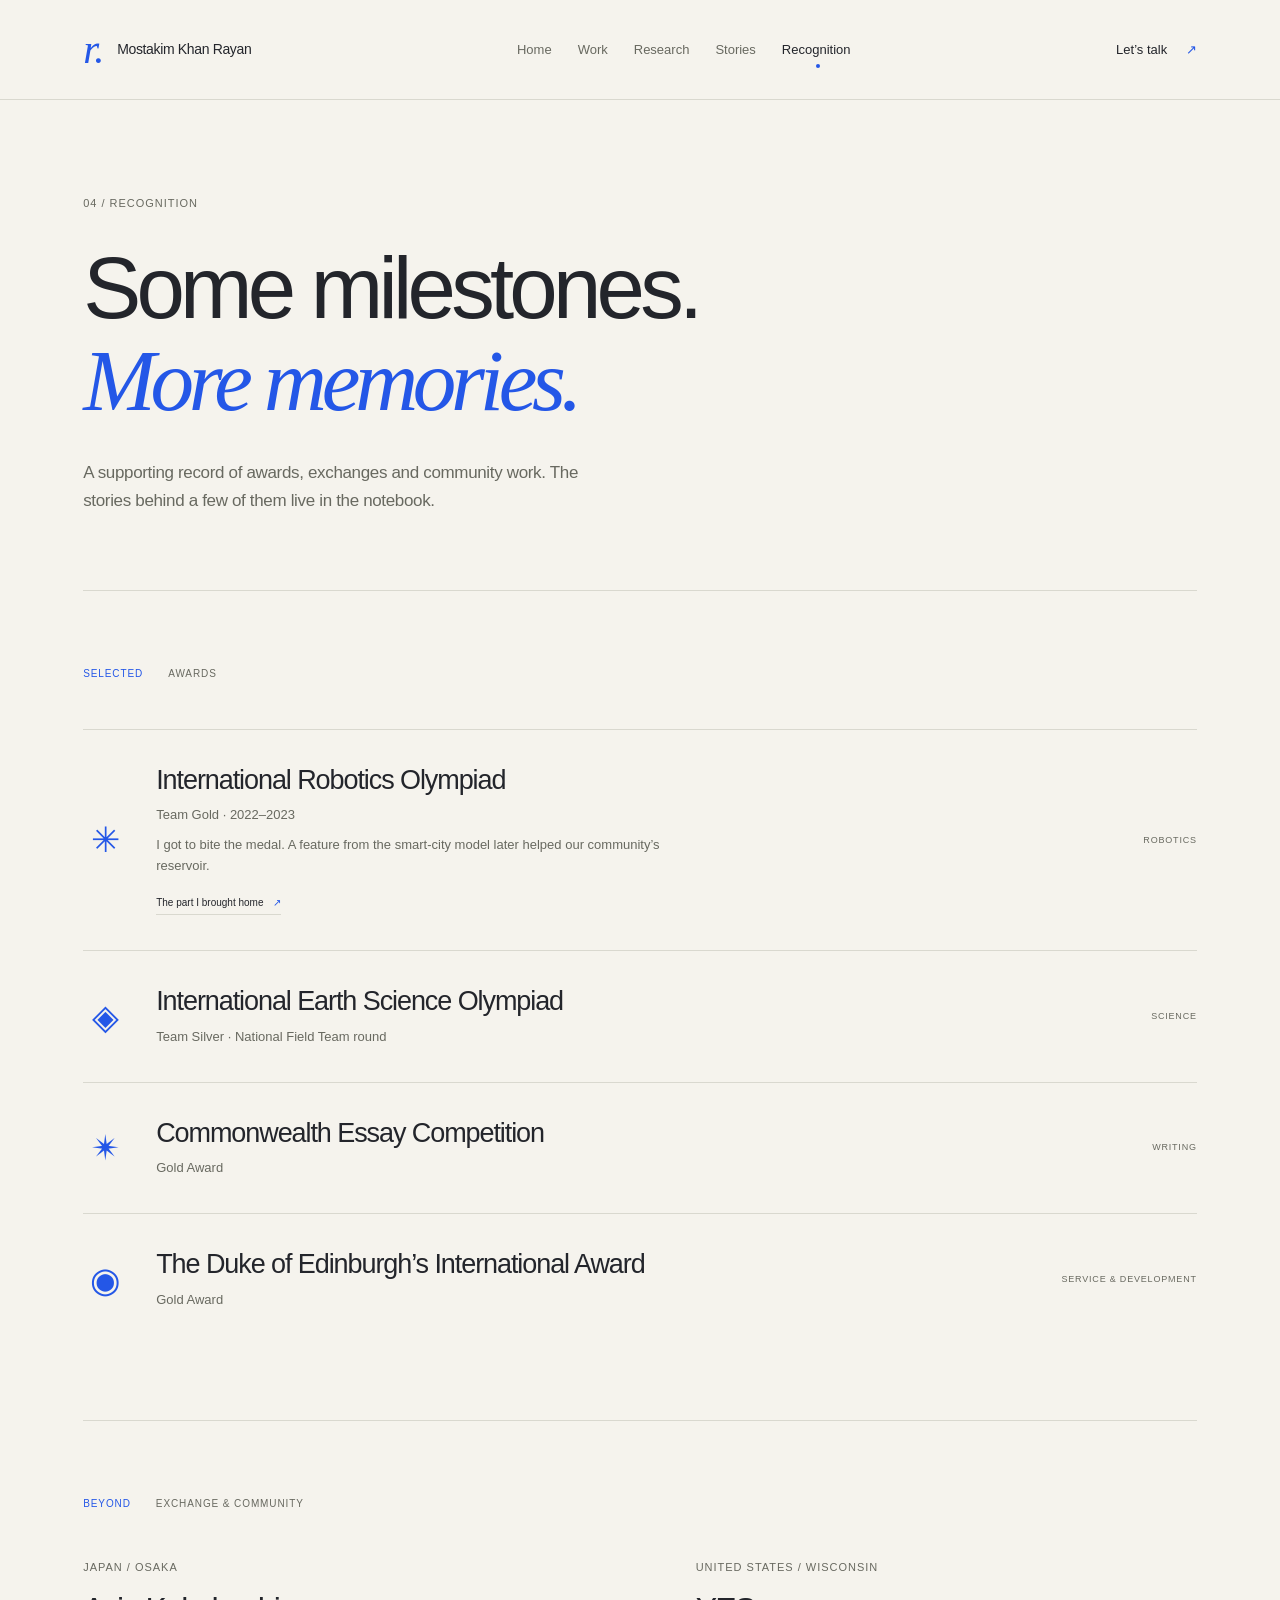
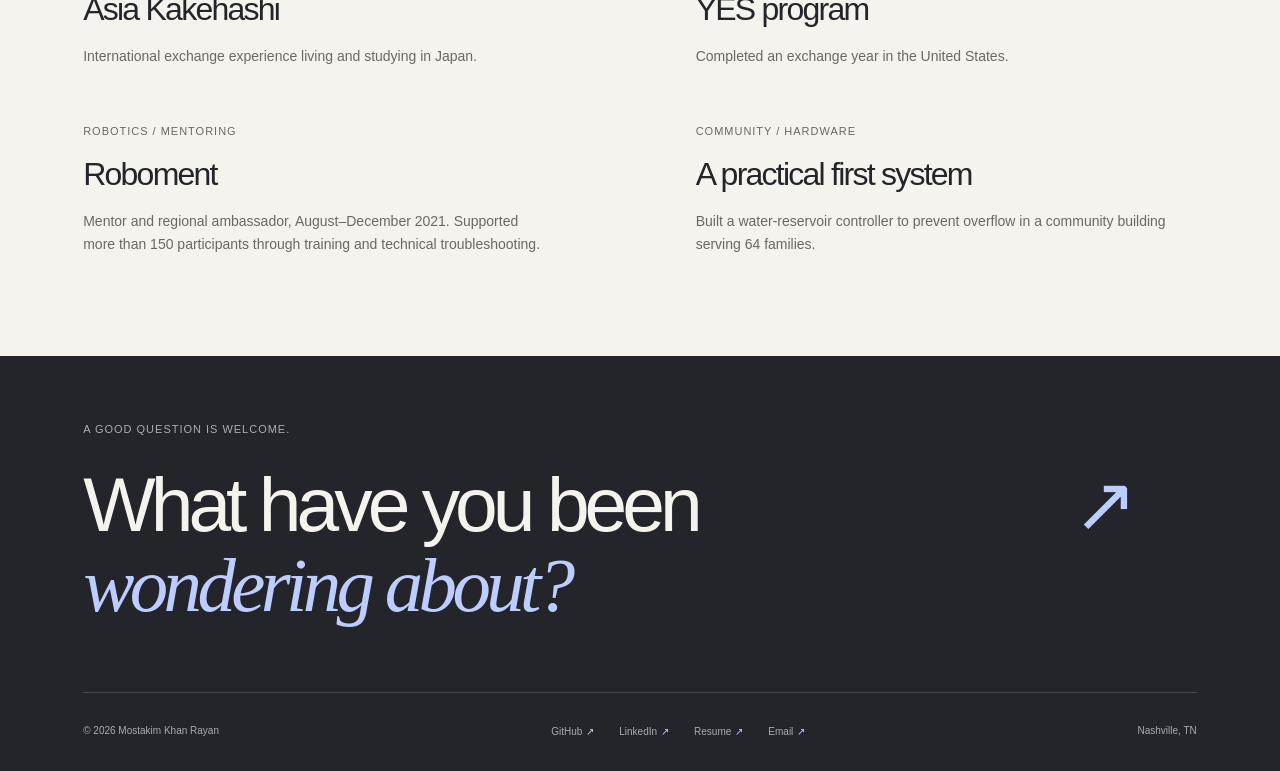
==== commit dbcc1af8: "Reframe portfolio as a personal open notebook" ====
--- a/achievements.html
+++ b/achievements.html
@@ -1,64 +1,106 @@
 <!doctype html>
 
 <html lang="en">
+
 <head>
+
 <meta charset="utf-8">
+
 <meta name="viewport" content="width=device-width, initial-scale=1">
 
+
 <title>Recognition — Mostakim Khan Rayan</title>
-<meta name="description" content="Rayan builds personal AI, scientific software and GPU systems. Explore Sleight AI, research, open-source contributions and selected work.">
+
+<meta name="description" content="Meet Rayan through stories, questions and small things: an open notebook alongside personal AI, scientific research and GPU work.">
+
 
 <meta name="theme-color" content="#f5f3ed">
+
 <meta property="og:title" content="Recognition — Mostakim Khan Rayan">
-<meta property="og:description" content="Personal AI. Scientific software. Closer to the hardware.">
+
+<meta property="og:description" content="An open notebook: stories, questions, personal AI and the things I return to.">
+
 <meta property="og:image" content="https://nine-winged.github.io/Portfolio/assets/img/og-card.svg">
+
 <meta property="og:url" content="https://nine-winged.github.io/Portfolio/achievements.html">
+
 <meta property="og:type" content="website">
 
+
 <link rel="canonical" href="https://nine-winged.github.io/Portfolio/achievements.html">
+
 <link rel="icon" href="assets/img/favicon.svg" type="image/svg+xml">
+
 <link rel="manifest" href="manifest.webmanifest">
+
 <link rel="stylesheet" href="assets/css/styles.css">
+
 
 <meta name="google-site-verification" content="7lMuGZhJcq9g-JqPWl0R5jy_7q_wHFFUK9ucJxF-_5k"></head>
 
 <body><a class="skip-link" href="#main">Skip to content</a>
+
 <header class="site-header"><a class="brand" href="index.html" aria-label="Mostakim Khan Rayan home"><span class="brand-symbol" aria-hidden="true">r.</span><span>Mostakim Khan Rayan</span></a><button class="menu-toggle" type="button" aria-expanded="false" aria-controls="navigation">Menu <span aria-hidden="true">+</span></button>
-<nav id="navigation" aria-label="Primary navigation"><a href="index.html">Home</a><a href="work.html">Work</a><a href="research.html">Research</a><a href="journey.html">About</a><a href="achievements.html" aria-current="page">Recognition</a></nav>
+
+<nav id="navigation" aria-label="Primary navigation"><a href="index.html">Home</a><a href="work.html">Work</a><a href="research.html">Research</a><a href="journey.html">Stories</a><a href="achievements.html" aria-current="page">Recognition</a></nav>
 <a class="header-contact" href="mailto:md.mostakim.khan@vanderbilt.edu">Let’s talk <span aria-hidden="true">↗</span></a></header>
 
+
 <main id="main">
-<section class="page-intro"><p class="eyebrow">04 / Recognition</p><h1>A few milestones.<br><em>A longer path ahead.</em></h1><p class="page-deck">Selected awards, exchanges and community work from the years that shaped how I build.</p></section>
+
+<section class="page-intro"><p class="eyebrow">04 / Recognition</p><h1>Some milestones.<br><em>More memories.</em></h1><p class="page-deck">A supporting record of awards, exchanges and community work. The stories behind a few of them live in the notebook.</p></section>
+
 <section class="honors-section">
+
 <div class="section-label"><span>Selected</span><span>Awards</span></div>
+
 <div class="honor-row"><span class="honor-symbol" aria-hidden="true">✳</span>
-<div><h2>International Robotics Olympiad</h2><p>Team Gold · 2022–2023</p></div>
+
+<div><h2>International Robotics Olympiad</h2><p>Team Gold · 2022–2023</p><p class="honor-memory">I got to bite the medal. A feature from the smart-city model later helped our community’s reservoir.</p><a class="text-link" href="journey.html#reservoir">The part I brought home<span aria-hidden="true"> ↗</span></a></div>
 <span class="honor-type">Robotics</span></div>
+
 <div class="honor-row"><span class="honor-symbol" aria-hidden="true">◈</span>
+
 <div><h2>International Earth Science Olympiad</h2><p>Team Silver · National Field Team round</p></div>
 <span class="honor-type">Science</span></div>
+
 <div class="honor-row"><span class="honor-symbol" aria-hidden="true">✴</span>
+
 <div><h2>Commonwealth Essay Competition</h2><p>Gold Award</p></div>
 <span class="honor-type">Writing</span></div>
+
 <div class="honor-row"><span class="honor-symbol" aria-hidden="true">◉</span>
+
 <div><h2>The Duke of Edinburgh’s International Award</h2><p>Gold Award</p></div>
 <span class="honor-type">Service & development</span></div>
 </section>
+
 <section class="exchange-section">
+
 <div class="section-label"><span>Beyond</span><span>Exchange & community</span></div>
+
 <div class="recognition-grid">
+
 <article><p class="eyebrow">Japan / Osaka</p><h2>Asia Kakehashi</h2><p>International exchange experience living and studying in Japan.</p></article>
+
 <article><p class="eyebrow">United States / Wisconsin</p><h2>YES program</h2><p>Completed an exchange year in the United States.</p></article>
+
 <article><p class="eyebrow">Robotics / Mentoring</p><h2>Roboment</h2><p>Mentor and regional ambassador, August–December 2021. Supported more than 150 participants through training and technical troubleshooting.</p></article>
+
 <article><p class="eyebrow">Community / Hardware</p><h2>A practical first system</h2><p>Built a water-reservoir controller to prevent overflow in a community building serving 64 families.</p></article>
 </div>
 </section>
 </main>
+
 <footer class="site-footer">
-<div class="footer-top"><p class="eyebrow">Have something in mind?</p><a class="contact-display" href="mailto:md.mostakim.khan@vanderbilt.edu">Let’s make<br><em>something useful.</em><span aria-hidden="true">↗</span></a></div>
+
+<div class="footer-top"><p class="eyebrow">A good question is welcome.</p><a class="contact-display" href="mailto:md.mostakim.khan@vanderbilt.edu">What have you been<br><em>wondering about?</em><span aria-hidden="true">↗</span></a></div>
+
 <div class="footer-bottom"><span>© 2026 Mostakim Khan Rayan</span>
-<div><a class="text-link" href="https://github.com/NIne-WIngEd" target="_blank" rel="noopener noreferrer">GitHub<span aria-hidden="true"> ↗</span></a><a class="text-link" href="https://www.linkedin.com/in/mk-rayan/" target="_blank" rel="noopener noreferrer">LinkedIn<span aria-hidden="true"> ↗</span></a><a class="text-link" href="mailto:md.mostakim.khan@vanderbilt.edu">Email<span aria-hidden="true"> ↗</span></a></div>
+
+<div><a class="text-link" href="https://github.com/NIne-WIngEd" target="_blank" rel="noopener noreferrer">GitHub<span aria-hidden="true"> ↗</span></a><a class="text-link" href="https://www.linkedin.com/in/mk-rayan/" target="_blank" rel="noopener noreferrer">LinkedIn<span aria-hidden="true"> ↗</span></a><a class="text-link" href="assets/docs/Mostakim_Khan_Rayan_Resume.pdf">Resume<span aria-hidden="true"> ↗</span></a><a class="text-link" href="mailto:md.mostakim.khan@vanderbilt.edu">Email<span aria-hidden="true"> ↗</span></a></div>
 <span>Nashville, TN</span></div>
 </footer>
+
 <script src="assets/js/main.js" defer></script></body>
 </html>
--- a/assets/css/styles.css
+++ b/assets/css/styles.css
@@ -1256,3 +1256,1178 @@
     transform:rotate(-25deg);
   }
 }
+/* An open notebook: objects, stories, and a little space to wander. */
+.notebook-hero {
+  display:grid;
+  grid-template-columns:1.05fr 1fr;
+  gap:35px 6%;
+  padding:75px 0 30px;
+}
+.notebook-intro {
+  padding-top:15px;
+  min-width:0;
+}
+.notebook-intro h1 {
+  font-size:clamp(65px,6.6vw,103px);
+  line-height:1.04;
+  margin:32px 0 27px;
+  letter-spacing:-.065em;
+}
+.notebook-intro h1 em {
+  color:var(--blue);
+}
+.notebook-deck {
+  font-size:20px;
+  line-height:1.55;
+  letter-spacing:-.035em;
+  max-width:440px;
+}
+.notebook-sub {
+  font-size:14px;
+  color:var(--muted);
+  max-width:400px;
+  margin-top:20px;
+  line-height:1.7;
+}
+.mosaic-wrap {
+  align-self:center;
+  min-width:0;
+  padding:15px 0 0;
+}
+.mosaic-heading,.mosaic-footer {
+  display:flex;
+  align-items:center;
+  justify-content:space-between;
+  font-size:9px;
+  line-height:1.5;
+  color:var(--muted);
+  letter-spacing:.065em;
+  text-transform:uppercase;
+  gap:18px;
+}
+.mosaic-heading {
+  margin-bottom:25px;
+}
+.mosaic-footer {
+  margin-top:25px;
+  letter-spacing:.025em;
+  text-transform:none;
+}
+.personal-mosaic {
+  display:grid;
+  grid-template-columns:repeat(6,1fr);
+  grid-template-rows:220px 185px;
+  gap:12px;
+  position:relative;
+}
+.mosaic-tile {
+  position:relative;
+  display:flex;
+  flex-direction:column;
+  align-items:center;
+  justify-content:center;
+  min-width:0;
+  border:1px solid #d8dcd9;
+  background:#ecebdf;
+  color:#586952;
+  transition:background .25s,box-shadow .25s;
+  isolation:isolate;
+}
+.mosaic-tile::before {
+  content:'';
+  position:absolute;
+  inset:5px;
+  border:1px solid currentColor;
+  opacity:.08;
+  pointer-events:none;
+}
+.mosaic-tile:hover {
+  box-shadow:0 4px 15px #23252b0a;
+  background:#e7eadf;
+}
+.tile-1 {
+  grid-column:1/4;
+  grid-row:1;
+  transform:rotate(-3deg);
+  background:#e6eaf4;
+  color:var(--blue);
+}
+.tile-2 {
+  grid-column:4/7;
+  grid-row:1;
+  transform:rotate(3deg);
+  background:#eee9df;
+  color:#795b44;
+}
+.tile-3 {
+  grid-column:1/3;
+  grid-row:2;
+  transform:rotate(2deg);
+  background:#e4e8e5;
+  color:#526a69;
+}
+.tile-4 {
+  grid-column:3/5;
+  grid-row:2;
+  transform:rotate(-3deg);
+  background:#e6eaf4;
+  color:var(--blue);
+}
+.tile-5 {
+  grid-column:5/7;
+  grid-row:2;
+  transform:rotate(3deg);
+  background:#f0e6df;
+  color:#795b44;
+}
+.tile-number {
+  position:absolute;
+  top:15px;
+  left:15px;
+  font-family:var(--serif);
+  font-style:italic;
+  font-size:13px;
+  opacity:.65;
+}
+.object-drawing {
+  width:160px;
+  height:160px;
+  flex-shrink:0;
+  display:block;
+}
+.tile-1 .object-drawing,.tile-2 .object-drawing {
+  width:165px;
+  height:165px;
+}
+.tile-3 .object-drawing,.tile-4 .object-drawing,.tile-5 .object-drawing {
+  width:125px;
+  height:125px;
+}
+.tile-name {
+  display:flex;
+  justify-content:space-between;
+  align-items:center;
+  width:100%;
+  padding:0 14px 14px;
+  gap:6px;
+  font-size:10px;
+  letter-spacing:-.01em;
+  line-height:1.3;
+  margin-top:auto;
+}
+.tile-name>span {
+  font-size:12px;
+}
+.notebook-motion {
+  background:transparent;
+  padding:8px 0;
+  flex-shrink:0;
+  font-size:9px;
+  text-transform:uppercase;
+  letter-spacing:.04em;
+}
+.notebook-motion span {
+  color:var(--blue);
+  margin-left:8px;
+}
+.mosaic-ready .object-drawing {
+  animation:mosaic-drift 13s ease-in-out infinite;
+  animation-play-state:paused;
+}
+.mosaic-ready[data-paused="false"] .object-drawing {
+  animation-play-state:running;
+}
+.mosaic-ready .tile-2 .object-drawing {
+  animation-delay:-3s;
+}
+.mosaic-ready .tile-3 .object-drawing {
+  animation-delay:-6s;
+}
+.mosaic-ready .tile-4 .object-drawing {
+  animation-delay:-9s;
+}
+.mosaic-ready .tile-5 .object-drawing {
+  animation-delay:-11s;
+}
+@keyframes mosaic-drift {
+  0%,100% {
+    transform:translateY(0) rotate(0);
+  }
+  50% {
+    transform:translateY(-5px) rotate(2deg);
+  }
+}
+.notebook-bottom {
+  grid-column:1/-1;
+  border-top:1px solid var(--line);
+  padding-top:25px;
+  margin-top:30px;
+  display:flex;
+  justify-content:space-between;
+  align-items:end;
+  font-size:10px;
+  line-height:1.6;
+  color:var(--muted);
+}
+.notebook-bottom strong {
+  font-weight:400;
+  color:var(--ink);
+}
+.notebook-bottom a {
+  font-size:10px;
+  color:var(--ink);
+}
+.notebook-bottom a span {
+  color:var(--blue);
+  margin-left:40px;
+  font-size:16px;
+}
+.opening-story,.life-margin,.present-chapter,.diary-section {
+  padding:85px 0;
+  border-top:1px solid var(--line);
+}
+.opening-grid {
+  display:grid;
+  grid-template-columns:1fr 1fr;
+  gap:10%;
+}
+blockquote {
+  margin:0;
+}
+.opening-grid blockquote {
+  font-size:clamp(40px,4.2vw,65px);
+  line-height:1.15;
+  letter-spacing:-.045em;
+}
+.opening-grid blockquote em {
+  color:var(--blue);
+}
+.opening-grid .large-copy {
+  font-size:22px;
+  margin-bottom:20px;
+}
+.opening-grid p:not(.large-copy) {
+  font-size:14px;
+  color:var(--muted);
+}
+.opening-grid .text-link {
+  margin-top:22px;
+}
+.life-margin .section-heading {
+  gap:25px;
+}
+.section-aside {
+  color:var(--muted);
+  font-size:12px;
+  max-width:190px;
+}
+.margin-grid {
+  display:grid;
+  grid-template-columns:repeat(3,1fr);
+  gap:35px;
+}
+.margin-art {
+  height:230px;
+  display:flex;
+  justify-content:center;
+  align-items:center;
+  color:var(--blue);
+  margin-bottom:25px;
+  position:relative;
+  overflow:hidden;
+}
+.record-art {
+  background:#e6eaf4;
+}
+.record-art .object-drawing {
+  width:180px;
+  height:180px;
+  transform:rotate(-16deg);
+}
+.coffee-art {
+  background:#eae6dd;
+  color:#795b44;
+}
+.coffee-art .object-drawing {
+  width:165px;
+  height:165px;
+}
+.watch-art {
+  background:var(--ink);
+  color:#c1cdf2;
+  text-align:center;
+}
+.watch-art>span {
+  font-size:38px;
+  line-height:1.03;
+  letter-spacing:-.055em;
+  z-index:1;
+}
+.watch-art>i {
+  position:absolute;
+  inset:18px;
+  border:1px solid #c1cdf235;
+  transform:rotate(-4deg);
+}
+.margin-item h3 {
+  font-size:25px;
+  line-height:1.15;
+  letter-spacing:-.045em;
+  margin:14px 0 17px;
+}
+.margin-item p:not(.eyebrow) {
+  font-size:13px;
+  line-height:1.7;
+  color:var(--muted);
+}
+.margin-item p em {
+  font-family:var(--sans);
+  letter-spacing:0;
+  font-style:italic;
+}
+.margin-item .eyebrow {
+  font-size:9px;
+}
+.margin-item .link-group {
+  gap:12px;
+  margin-top:18px;
+}
+.margin-item .link-group .text-link {
+  font-size:10px;
+}
+.rotation-list {
+  list-style:none;
+  margin:0;
+  padding:0;
+}
+.rotation-list li {
+  display:flex;
+  justify-content:space-between;
+  align-items:center;
+  gap:15px;
+  padding:8px 0;
+  border-bottom:1px solid var(--line);
+}
+.rotation-list .text-link {
+  font-size:12px;
+  border-bottom:0;
+}
+.rotation-list li>span {
+  font-size:10px;
+  color:var(--muted);
+  text-align:right;
+}
+.margin-note {
+  border-top:1px solid var(--line);
+  border-bottom:1px solid var(--line);
+  margin-top:25px;
+  font-size:12px;
+  line-height:1.7;
+}
+.margin-note summary {
+  display:flex;
+  justify-content:space-between;
+  gap:18px;
+  align-items:center;
+  cursor:pointer;
+  list-style:none;
+  padding:12px 0;
+}
+.margin-note summary::-webkit-details-marker {
+  display:none;
+}
+.margin-note summary>span {
+  color:var(--blue);
+  font-size:17px;
+  transition:transform .2s;
+  line-height:1;
+}
+.margin-note[open] summary>span {
+  transform:rotate(45deg);
+}
+.margin-note>p {
+  font-size:12px!important;
+  margin:3px 0 18px;
+  color:var(--muted);
+}
+.season-note {
+  display:flex;
+  gap:25px;
+  align-items:center;
+  margin-top:55px;
+  padding:22px 25px;
+  border-top:1px solid var(--line);
+  border-bottom:1px solid var(--line);
+}
+.season-symbol {
+  font-size:38px;
+  line-height:1;
+  color:#977355;
+}
+.season-note p {
+  font-size:16px;
+  letter-spacing:-.025em;
+}
+.season-note .eyebrow {
+  display:block;
+  font-size:9px;
+  margin-bottom:7px;
+  letter-spacing:.07em;
+}
+.present-chapter .focus-grid {
+  margin-bottom:45px;
+}
+.work-links {
+  border-top:1px solid var(--line);
+}
+.work-links>a {
+  display:grid;
+  grid-template-columns:35px 1fr 1fr 30px;
+  align-items:center;
+  gap:25px;
+  border-bottom:1px solid var(--line);
+  padding:22px 0;
+  transition:padding .25s;
+}
+.work-links>a:hover {
+  padding-left:8px;
+  padding-right:8px;
+}
+.work-links h3 {
+  font-size:23px;
+  line-height:1.2;
+  letter-spacing:-.035em;
+}
+.work-links p {
+  color:var(--muted);
+  font-size:12px;
+}
+.work-links>a>span {
+  color:var(--blue);
+  font-size:11px;
+}
+.work-links>a>span:last-child {
+  text-align:right;
+  font-size:20px;
+}
+.diary-grid {
+  display:grid;
+  grid-template-columns:1fr 1fr;
+  gap:10%;
+}
+.diary-mark {
+  font-family:var(--serif);
+  font-style:italic;
+  font-size:85px;
+  line-height:1.05;
+  letter-spacing:-.06em;
+  color:var(--muted);
+  transform:rotate(-4deg);
+  padding-left:12px;
+}
+.diary-mark em {
+  color:var(--blue);
+}
+.diary-grid blockquote {
+  font-size:30px;
+  line-height:1.4;
+  letter-spacing:-.04em;
+  margin-bottom:25px;
+}
+.diary-grid p {
+  font-size:14px;
+  color:var(--muted);
+}
+.diary-grid .text-link {
+  margin-top:25px;
+}
+.story-index {
+  padding:45px 0 55px;
+}
+.story-index .section-label {
+  margin-bottom:25px;
+}
+.story-index-grid {
+  display:grid;
+  grid-template-columns:1fr 1fr;
+  gap:0 50px;
+}
+.story-index-grid>a {
+  display:grid;
+  grid-template-columns:25px 1fr 20px;
+  gap:15px;
+  border-top:1px solid var(--line);
+  padding:20px 0;
+  align-items:start;
+}
+.story-index-grid>a>span {
+  font-size:11px;
+  color:var(--blue);
+  padding-top:3px;
+}
+.story-index-grid h2 {
+  font-size:22px;
+  line-height:1.3;
+  letter-spacing:-.035em;
+}
+.story-entry {
+  display:grid;
+  grid-template-columns:230px minmax(0,720px);
+  gap:8%;
+  padding:70px 0 80px;
+  border-top:1px solid var(--line);
+  scroll-margin-top:40px;
+  justify-content:space-between;
+}
+.story-number {
+  font-family:var(--serif);
+  font-style:italic;
+  color:var(--blue);
+  font-size:24px;
+}
+.story-aside>.object-drawing {
+  width:180px;
+  height:180px;
+  margin:20px 0;
+  color:var(--blue);
+}
+.story-aside>.eyebrow {
+  display:block;
+  font-size:9px;
+}
+.story-aside>.text-link {
+  margin-top:25px;
+  font-size:11px;
+}
+.story-aside .margin-note {
+  max-width:220px;
+}
+.story-aside .margin-note summary {
+  font-size:11px;
+}
+.story-body h2 {
+  font-size:46px;
+  line-height:1.15;
+  letter-spacing:-.05em;
+  max-width:640px;
+}
+.story-body .story-deck {
+  font-family:var(--serif);
+  font-style:italic;
+  font-size:21px;
+  line-height:1.5;
+  letter-spacing:-.025em;
+  color:var(--muted);
+  margin:21px 0 35px;
+}
+.story-body>p:not(.story-deck) {
+  font-size:17px;
+  line-height:1.85;
+  letter-spacing:-.01em;
+  color:#44463f;
+}
+.story-body>p+p {
+  margin-top:22px;
+}
+.back-to-stories {
+  display:inline-block;
+  margin-top:40px;
+  color:var(--muted);
+  font-size:10px;
+  border-bottom:1px solid var(--line);
+  padding-bottom:4px;
+}
+.small-things {
+  padding:65px 0 90px;
+  border-top:1px solid var(--line);
+}
+.small-things-grid {
+  display:grid;
+  grid-template-columns:repeat(3,1fr);
+  gap:45px;
+}
+.small-things-grid .object-drawing {
+  color:var(--blue);
+  width:120px;
+  height:120px;
+  margin-bottom:25px;
+}
+.detour-symbol {
+  display:block;
+  height:120px;
+  font-family:var(--serif);
+  font-size:100px;
+  line-height:1;
+  margin-bottom:25px;
+  color:var(--blue);
+}
+.small-things-grid h2 {
+  font-size:26px;
+  line-height:1.2;
+  margin-bottom:18px;
+}
+.small-things-grid p {
+  font-size:13px;
+  line-height:1.75;
+  color:var(--muted);
+}
+.small-diary {
+  margin-top:60px;
+  padding-top:40px;
+  border-top:1px solid var(--line);
+  max-width:760px;
+}
+.small-diary blockquote {
+  font-family:var(--serif);
+  font-style:italic;
+  font-size:32px;
+  line-height:1.4;
+  letter-spacing:-.035em;
+  margin:22px 0;
+}
+.small-diary p {
+  font-size:14px;
+  color:var(--muted);
+}
+.work-question {
+  border-left:1px solid var(--blue);
+  margin-top:25px;
+  padding-left:20px;
+}
+.work-question>.eyebrow {
+  font-size:9px;
+  color:var(--blue);
+}
+.work-question h3 {
+  font-size:20px;
+  line-height:1.3;
+  margin:10px 0;
+}
+.work-question>p {
+  font-size:12px;
+  line-height:1.7;
+  color:var(--muted);
+}
+.research-origin {
+  max-width:730px;
+  border-left:1px solid var(--blue);
+  padding-left:24px;
+  margin-bottom:55px;
+}
+.research-origin>p {
+  font-size:18px;
+  line-height:1.6;
+  letter-spacing:-.025em;
+}
+.research-origin .text-link {
+  margin-top:18px;
+}
+.honor-memory {
+  max-width:560px;
+}
+.honor-row .text-link {
+  margin-top:15px;
+  font-size:10px;
+}
+.reservoir-sketch {
+  margin:40px 0 10px;
+  background:#e7ebf4;
+  padding:24px 28px;
+  color:var(--blue);
+}
+.sketch-heading {
+  display:flex;
+  justify-content:space-between;
+  font-size:9px;
+  letter-spacing:.05em;
+  text-transform:uppercase;
+  gap:15px;
+}
+.tank-scene {
+  height:200px;
+  position:relative;
+  max-width:360px;
+  margin:25px auto 20px;
+}
+.tank {
+  position:absolute;
+  left:22%;
+  top:32px;
+  width:56%;
+  height:130px;
+  border:1px solid var(--blue);
+  overflow:hidden;
+}
+.tank-water {
+  position:absolute;
+  bottom:0;
+  left:0;
+  width:100%;
+  height:100%;
+  background:#2457e728;
+  transition:height .7s cubic-bezier(.2,.65,.2,1);
+}
+.tank-water::before {
+  content:'';
+  position:absolute;
+  top:0;
+  left:0;
+  right:0;
+  border-top:1px solid var(--blue);
+}
+.tank-sensor {
+  position:absolute;
+  right:8px;
+  top:20px;
+  height:7px;
+  width:7px;
+  border:1px solid var(--blue);
+  border-radius:50%;
+  background:#e7ebf4;
+}
+.tank-pipe {
+  position:absolute;
+  left:13%;
+  top:10px;
+  width:25%;
+  height:46px;
+  border-top:1px solid var(--blue);
+  border-right:1px solid var(--blue);
+}
+.tank-overflow {
+  position:absolute;
+  left:79%;
+  top:39px;
+  width:28px;
+  height:122px;
+  border-top:1px solid var(--blue);
+  border-right:1px dashed var(--blue);
+  opacity:1;
+  transition:opacity .4s;
+}
+.pump-indicator {
+  position:absolute;
+  left:11%;
+  top:5px;
+  width:10px;
+  height:10px;
+  border:1px solid var(--blue);
+  border-radius:50%;
+  background:var(--blue);
+}
+.reservoir-sketch[data-mode="automatic"] .tank-water {
+  height:82%;
+}
+.reservoir-sketch[data-mode="automatic"] .tank-overflow {
+  opacity:0;
+}
+.reservoir-sketch[data-mode="automatic"] .pump-indicator {
+  background:#e7ebf4;
+}
+.reservoir-controls {
+  display:flex;
+  flex-wrap:wrap;
+  gap:8px;
+  justify-content:center;
+  margin-bottom:20px;
+}
+.reservoir-controls button {
+  background:transparent;
+  border:1px solid #2457e75c;
+  padding:8px 14px;
+  border-radius:2px;
+  font-size:11px;
+}
+.reservoir-controls button[aria-pressed="true"] {
+  background:var(--blue);
+  color:#f5f3ed;
+}
+.sketch-result {
+  font-size:12px!important;
+  line-height:1.7;
+  color:var(--ink);
+  min-height:40px;
+}
+.reservoir-sketch figcaption {
+  font-size:10px;
+  line-height:1.65;
+  color:var(--muted);
+  padding-top:17px;
+  margin-top:17px;
+  border-top:1px solid #2457e730;
+}
+@media(max-width:1050px) {
+  .notebook-hero {
+    gap:35px 5%;
+  }
+  .notebook-intro h1 {
+    font-size:75px;
+  }
+  .notebook-deck {
+    font-size:18px;
+  }
+  .personal-mosaic {
+    grid-template-rows:200px 165px;
+    gap:10px;
+  }
+  .tile-1 .object-drawing,.tile-2 .object-drawing {
+    width:145px;
+    height:145px;
+  }
+  .tile-3 .object-drawing,.tile-4 .object-drawing,.tile-5 .object-drawing {
+    width:105px;
+    height:105px;
+  }
+  .tile-name {
+    font-size:9px;
+    padding:0 10px 13px;
+  }
+  .mosaic-footer {
+    font-size:8px;
+    gap:8px;
+  }
+  .margin-grid {
+    gap:25px;
+  }
+  .margin-art {
+    height:190px;
+  }
+  .margin-item h3 {
+    font-size:23px;
+  }
+  .story-entry {
+    grid-template-columns:190px minmax(0,650px);
+    gap:6%;
+  }
+  .story-body h2 {
+    font-size:39px;
+  }
+  .story-aside>.object-drawing {
+    width:160px;
+    height:160px;
+  }
+  .work-links>a {
+    grid-template-columns:25px 1fr 1fr 20px;
+    gap:20px;
+  }
+}
+@media(max-width:760px) {
+  .notebook-hero {
+    grid-template-columns:1fr;
+    padding:45px 0 28px;
+    gap:35px;
+  }
+  .notebook-intro {
+    padding:0;
+  }
+  .notebook-intro .eyebrow {
+    font-size:9px;
+  }
+  .notebook-intro h1 {
+    font-size:clamp(57px,10.5vw,80px);
+    line-height:1.06;
+    margin:27px 0 24px;
+  }
+  .notebook-deck {
+    font-size:18px;
+    max-width:440px;
+  }
+  .notebook-sub {
+    font-size:13px;
+    max-width:420px;
+  }
+  .mosaic-wrap {
+    padding:10px 0 0;
+  }
+  .mosaic-heading {
+    margin-bottom:20px;
+    font-size:8px;
+  }
+  .personal-mosaic {
+    grid-template-rows:200px 165px;
+    gap:10px;
+  }
+  .tile-1 .object-drawing,.tile-2 .object-drawing {
+    width:145px;
+    height:145px;
+  }
+  .tile-3 .object-drawing,.tile-4 .object-drawing,.tile-5 .object-drawing {
+    width:100px;
+    height:110px;
+  }
+  .mosaic-footer {
+    font-size:9px;
+    margin-top:20px;
+  }
+  .notebook-bottom {
+    margin-top:5px;
+    gap:25px;
+    font-size:9px;
+  }
+  .notebook-bottom a {
+    font-size:9px;
+    text-align:right;
+    max-width:85px;
+  }
+  .notebook-bottom a span {
+    margin-left:7px;
+    font-size:14px;
+  }
+  .opening-story,.life-margin,.present-chapter,.diary-section {
+    padding:55px 0;
+  }
+  .opening-grid,.diary-grid {
+    grid-template-columns:1fr;
+    gap:30px;
+  }
+  .opening-grid blockquote {
+    font-size:42px;
+  }
+  .opening-grid .large-copy {
+    font-size:21px;
+  }
+  .section-aside {
+    font-size:10px;
+    max-width:95px;
+  }
+  .margin-grid {
+    grid-template-columns:1fr;
+    gap:45px;
+  }
+  .margin-art {
+    height:230px;
+    margin-bottom:22px;
+  }
+  .margin-item h3 {
+    font-size:27px;
+  }
+  .margin-item p:not(.eyebrow) {
+    font-size:14px;
+  }
+  .margin-item .eyebrow {
+    font-size:9px;
+  }
+  .rotation-list li {
+    padding:9px 0;
+  }
+  .rotation-list .text-link {
+    font-size:13px;
+  }
+  .rotation-list li>span {
+    font-size:11px;
+  }
+  .season-note {
+    margin-top:40px;
+    padding:22px 10px;
+    gap:20px;
+  }
+  .season-note p {
+    font-size:15px;
+  }
+  .season-symbol {
+    font-size:32px;
+  }
+  .work-links>a {
+    grid-template-columns:25px 1fr 20px;
+    gap:15px;
+    padding:22px 0;
+  }
+  .work-links h3 {
+    font-size:23px;
+  }
+  .work-links p {
+    grid-column:2;
+    grid-row:2;
+    font-size:12px;
+    margin-top:-10px;
+  }
+  .work-links>a>span:last-child {
+    grid-column:3;
+    grid-row:1/3;
+  }
+  .diary-mark {
+    font-size:65px;
+    padding-left:0;
+  }
+  .diary-grid blockquote {
+    font-size:26px;
+  }
+  .story-index {
+    padding:35px 0 40px;
+  }
+  .story-index-grid {
+    grid-template-columns:1fr;
+  }
+  .story-index-grid h2 {
+    font-size:21px;
+  }
+  .story-index-grid>a {
+    padding:18px 0;
+  }
+  .story-entry {
+    grid-template-columns:1fr;
+    padding:45px 0 55px;
+    gap:25px;
+    scroll-margin-top:25px;
+  }
+  .story-aside {
+    display:grid;
+    grid-template-columns:35px 1fr 100px;
+    align-items:center;
+    gap:0 12px;
+  }
+  .story-aside>.object-drawing {
+    grid-column:3;
+    grid-row:1/3;
+    width:100px;
+    height:100px;
+    margin:0;
+  }
+  .story-aside>.eyebrow {
+    grid-column:2;
+    grid-row:1;
+    font-size:9px;
+  }
+  .story-number {
+    grid-column:1;
+    grid-row:1;
+    font-size:21px;
+  }
+  .story-aside .margin-note {
+    grid-column:1/3;
+    grid-row:2;
+    margin-top:5px;
+    max-width:100%;
+    font-size:11px;
+  }
+  .story-aside .margin-note summary {
+    font-size:10px;
+  }
+  .story-aside>.text-link {
+    grid-column:1/-1;
+    justify-self:start;
+    margin-top:16px;
+    font-size:11px;
+  }
+  .story-body h2 {
+    font-size:36px;
+    line-height:1.15;
+  }
+  .story-body .story-deck {
+    font-size:20px;
+    margin:18px 0 27px;
+  }
+  .story-body>p:not(.story-deck) {
+    font-size:16px;
+    line-height:1.9;
+  }
+  .story-body>p+p {
+    margin-top:20px;
+  }
+  .back-to-stories {
+    margin-top:30px;
+  }
+  .small-things {
+    padding:50px 0 65px;
+  }
+  .small-things-grid {
+    grid-template-columns:1fr;
+    gap:40px;
+  }
+  .small-things-grid .object-drawing,.detour-symbol {
+    height:105px;
+    width:105px;
+    margin-bottom:20px;
+  }
+  .small-things-grid h2 {
+    font-size:28px;
+  }
+  .small-things-grid p {
+    font-size:14px;
+  }
+  .small-diary {
+    margin-top:45px;
+    padding-top:30px;
+  }
+  .small-diary blockquote {
+    font-size:28px;
+  }
+  .work-question {
+    padding-left:16px;
+  }
+  .work-question h3 {
+    font-size:20px;
+  }
+  .research-origin {
+    padding-left:18px;
+    margin-bottom:40px;
+  }
+  .research-origin>p {
+    font-size:17px;
+  }
+  .reservoir-sketch {
+    padding:20px 18px;
+  }
+  .sketch-heading {
+    font-size:8px;
+  }
+  .tank-scene {
+    height:180px;
+    margin-top:20px;
+    margin-bottom:15px;
+  }
+  .reservoir-controls button {
+    font-size:10px;
+    padding:10px 12px;
+  }
+  .reservoir-sketch figcaption {
+    font-size:10px;
+  }
+  .contact-display {
+    font-size:clamp(32px,7.2vw,46px);
+  }
+  .contact-display>span {
+    font-size:28px;
+  }
+}
+@media(max-width:380px) {
+  .personal-mosaic {
+    grid-template-rows:175px 155px;
+  }
+  .tile-1 .object-drawing,.tile-2 .object-drawing {
+    width:125px;
+    height:125px;
+  }
+  .tile-3 .object-drawing,.tile-4 .object-drawing,.tile-5 .object-drawing {
+    width:85px;
+    height:100px;
+  }
+  .tile-name {
+    font-size:8px;
+    padding-left:8px;
+    padding-right:8px;
+  }
+  .notebook-intro h1 {
+    font-size:54px;
+  }
+  .mosaic-footer {
+    font-size:8px;
+  }
+  .story-body h2 {
+    font-size:32px;
+  }
+  .hero-links {
+    gap:20px;
+  }
+  .hero-links .button {
+    gap:24px;
+  }
+}
+@media(prefers-reduced-motion:reduce) {
+  .mosaic-ready .object-drawing {
+    animation:none!important;
+  }
+  .tank-water,.tank-overflow,.work-links>a {
+    transition:none;
+  }
+}
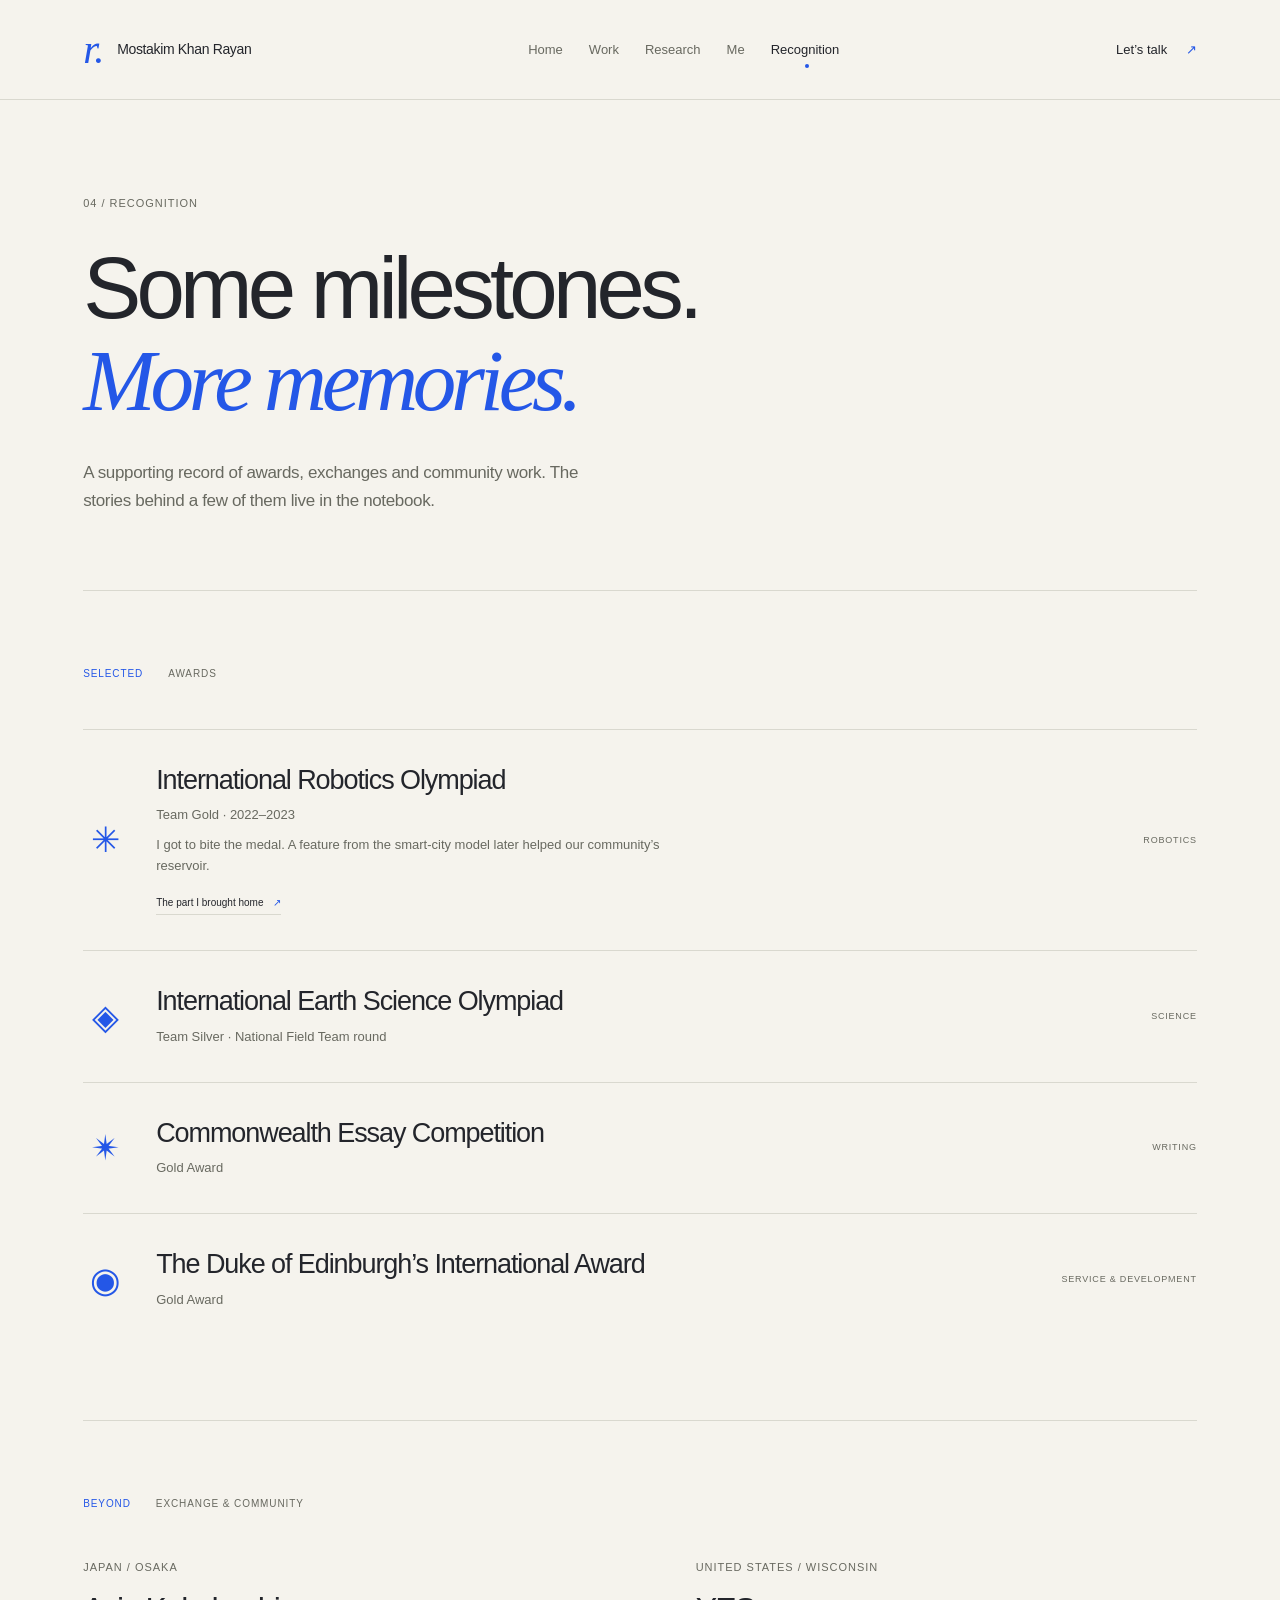
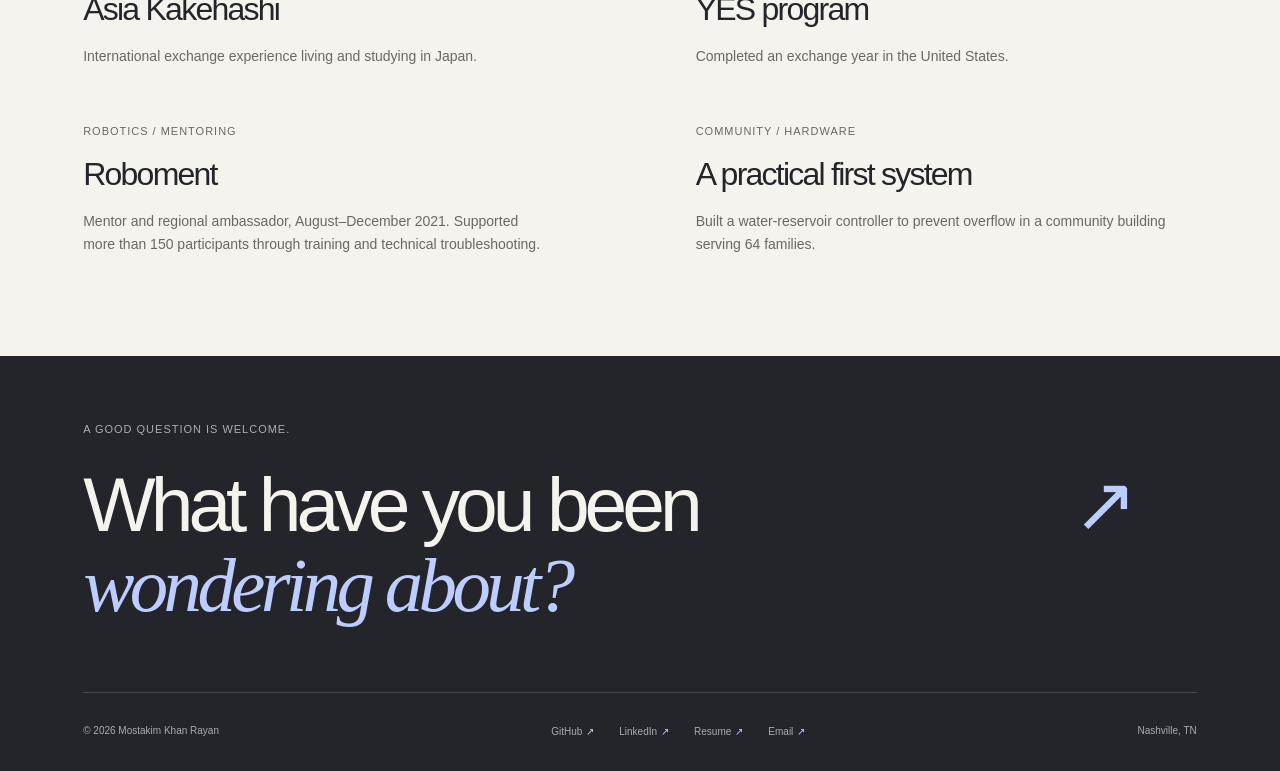
==== commit 016e9a78: "Restore work-led home and add an illustrated personal playground" ====
--- a/achievements.html
+++ b/achievements.html
@@ -42,7 +42,7 @@
 
 <header class="site-header"><a class="brand" href="index.html" aria-label="Mostakim Khan Rayan home"><span class="brand-symbol" aria-hidden="true">r.</span><span>Mostakim Khan Rayan</span></a><button class="menu-toggle" type="button" aria-expanded="false" aria-controls="navigation">Menu <span aria-hidden="true">+</span></button>
 
-<nav id="navigation" aria-label="Primary navigation"><a href="index.html">Home</a><a href="work.html">Work</a><a href="research.html">Research</a><a href="journey.html">Stories</a><a href="achievements.html" aria-current="page">Recognition</a></nav>
+<nav id="navigation" aria-label="Primary navigation"><a href="index.html">Home</a><a href="work.html">Work</a><a href="research.html">Research</a><a href="journey.html">Me</a><a href="achievements.html" aria-current="page">Recognition</a></nav>
 <a class="header-contact" href="mailto:md.mostakim.khan@vanderbilt.edu">Let’s talk <span aria-hidden="true">↗</span></a></header>
 
 
@@ -56,7 +56,7 @@
 
 <div class="honor-row"><span class="honor-symbol" aria-hidden="true">✳</span>
 
-<div><h2>International Robotics Olympiad</h2><p>Team Gold · 2022–2023</p><p class="honor-memory">I got to bite the medal. A feature from the smart-city model later helped our community’s reservoir.</p><a class="text-link" href="journey.html#reservoir">The part I brought home<span aria-hidden="true"> ↗</span></a></div>
+<div><h2>International Robotics Olympiad</h2><p>Team Gold · 2022–2023</p><p class="honor-memory">I got to bite the medal. A feature from the smart-city model later helped our community’s reservoir.</p><a class="text-link" href="journey.html#water-dialog">The part I brought home<span aria-hidden="true"> ↗</span></a></div>
 <span class="honor-type">Robotics</span></div>
 
 <div class="honor-row"><span class="honor-symbol" aria-hidden="true">◈</span>
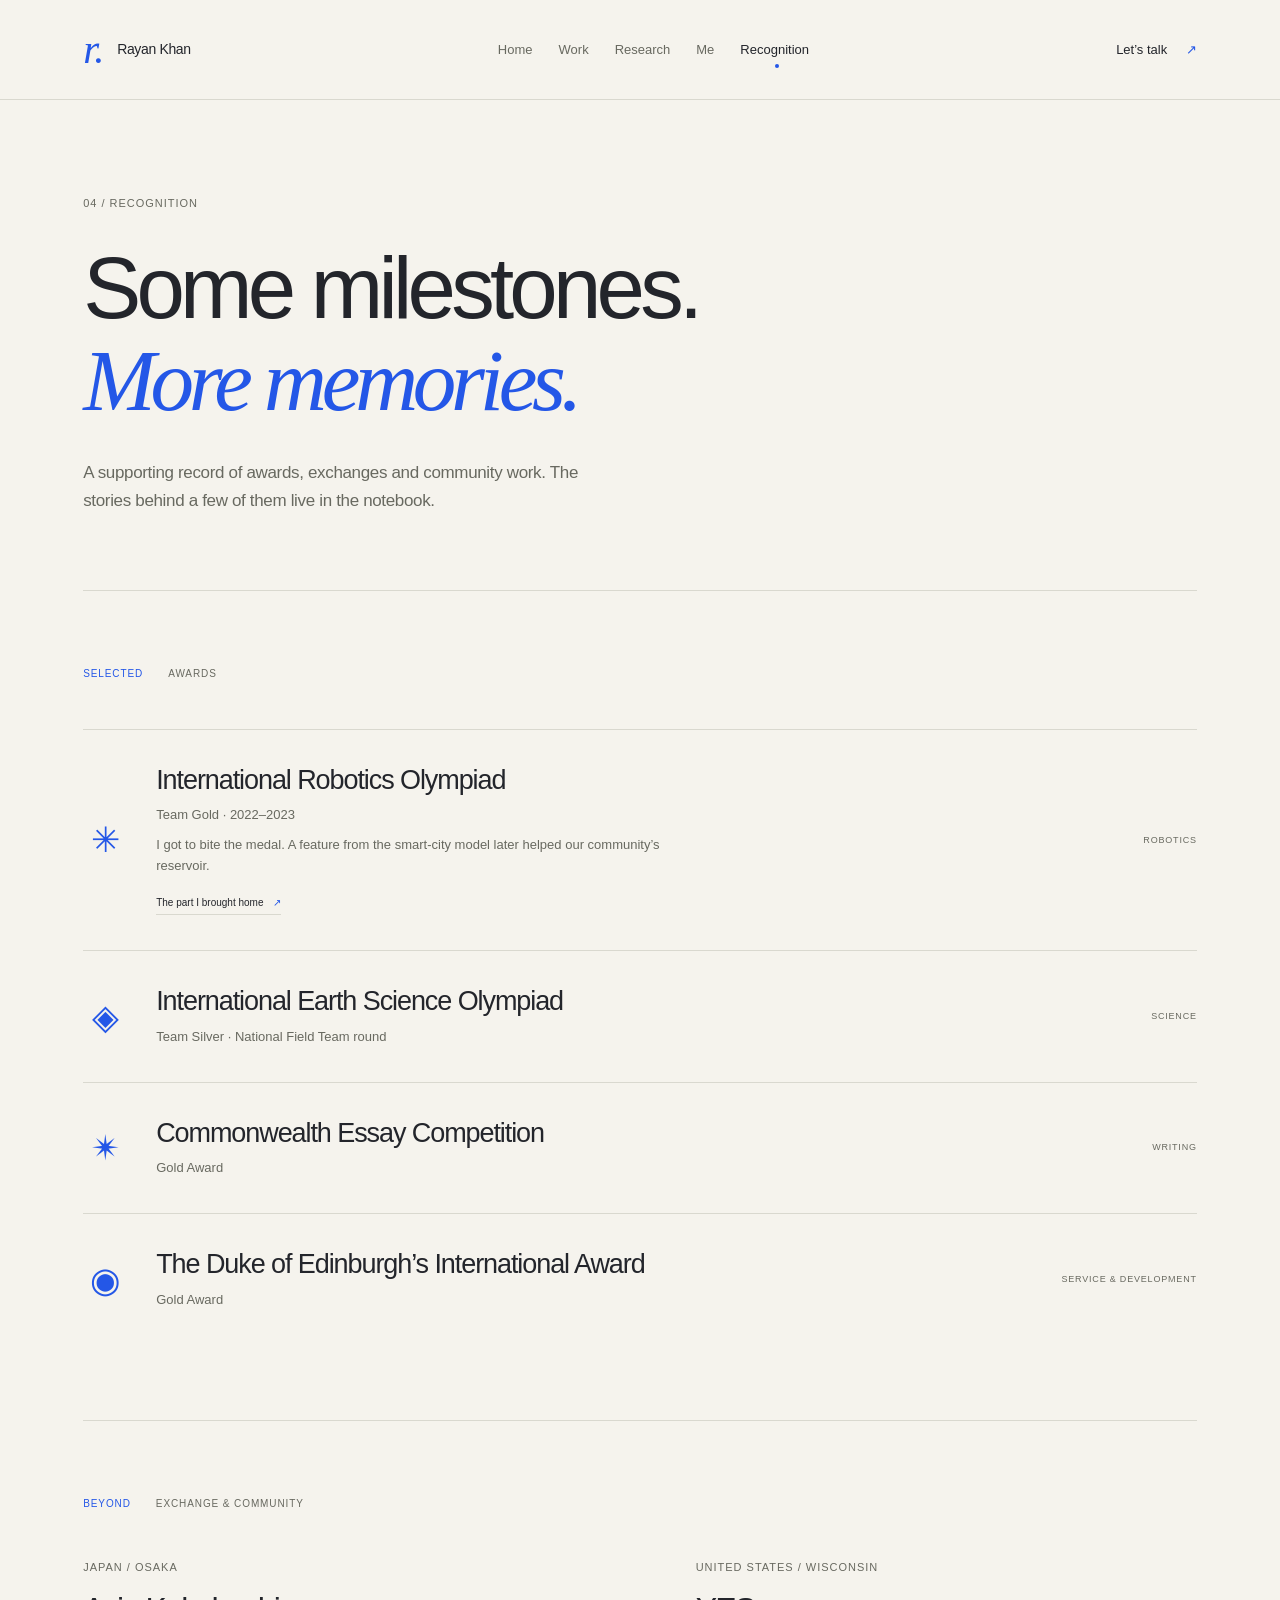
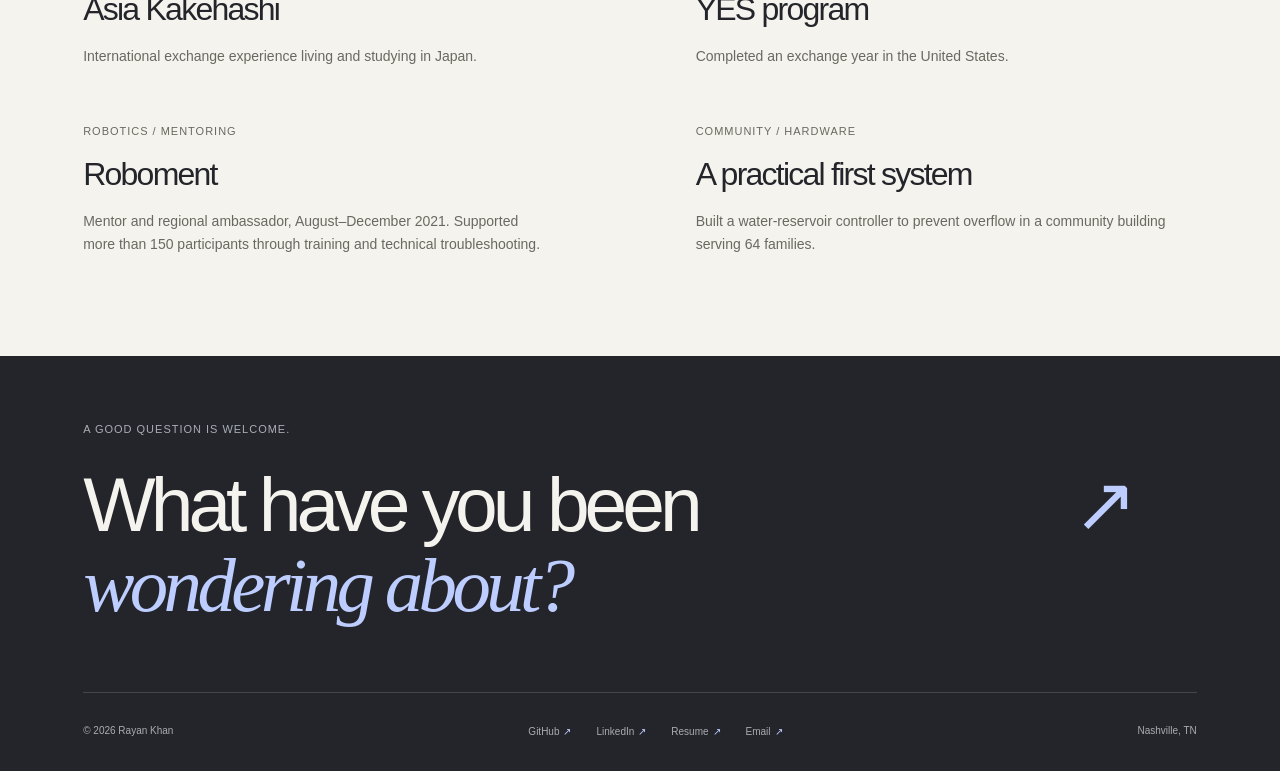
==== commit 49aaedf1: "Add personal prop stories and five scene soundscapes" ====
--- a/achievements.html
+++ b/achievements.html
@@ -9,14 +9,14 @@
 <meta name="viewport" content="width=device-width, initial-scale=1">
 
 
-<title>Recognition — Mostakim Khan Rayan</title>
+<title>Recognition — Rayan Khan</title>
 
-<meta name="description" content="Meet Rayan through stories, questions and small things: an open notebook alongside personal AI, scientific research and GPU work.">
+<meta name="description" content="Meet Rayan Khan through stories, questions and small things: an open notebook alongside personal AI, scientific research and GPU work.">
 
 
 <meta name="theme-color" content="#f5f3ed">
 
-<meta property="og:title" content="Recognition — Mostakim Khan Rayan">
+<meta property="og:title" content="Recognition — Rayan Khan">
 
 <meta property="og:description" content="An open notebook: stories, questions, personal AI and the things I return to.">
 
@@ -40,7 +40,7 @@
 
 <body><a class="skip-link" href="#main">Skip to content</a>
 
-<header class="site-header"><a class="brand" href="index.html" aria-label="Mostakim Khan Rayan home"><span class="brand-symbol" aria-hidden="true">r.</span><span>Mostakim Khan Rayan</span></a><button class="menu-toggle" type="button" aria-expanded="false" aria-controls="navigation">Menu <span aria-hidden="true">+</span></button>
+<header class="site-header"><a class="brand" href="index.html" aria-label="Rayan Khan home"><span class="brand-symbol" aria-hidden="true">r.</span><span>Rayan Khan</span></a><button class="menu-toggle" type="button" aria-expanded="false" aria-controls="navigation">Menu <span aria-hidden="true">+</span></button>
 
 <nav id="navigation" aria-label="Primary navigation"><a href="index.html">Home</a><a href="work.html">Work</a><a href="research.html">Research</a><a href="journey.html">Me</a><a href="achievements.html" aria-current="page">Recognition</a></nav>
 <a class="header-contact" href="mailto:md.mostakim.khan@vanderbilt.edu">Let’s talk <span aria-hidden="true">↗</span></a></header>
@@ -96,9 +96,9 @@
 
 <div class="footer-top"><p class="eyebrow">A good question is welcome.</p><a class="contact-display" href="mailto:md.mostakim.khan@vanderbilt.edu">What have you been<br><em>wondering about?</em><span aria-hidden="true">↗</span></a></div>
 
-<div class="footer-bottom"><span>© 2026 Mostakim Khan Rayan</span>
+<div class="footer-bottom"><span>© 2026 Rayan Khan</span>
 
-<div><a class="text-link" href="https://github.com/NIne-WIngEd" target="_blank" rel="noopener noreferrer">GitHub<span aria-hidden="true"> ↗</span></a><a class="text-link" href="https://www.linkedin.com/in/mk-rayan/" target="_blank" rel="noopener noreferrer">LinkedIn<span aria-hidden="true"> ↗</span></a><a class="text-link" href="assets/docs/Mostakim_Khan_Rayan_Resume.pdf">Resume<span aria-hidden="true"> ↗</span></a><a class="text-link" href="mailto:md.mostakim.khan@vanderbilt.edu">Email<span aria-hidden="true"> ↗</span></a></div>
+<div><a class="text-link" href="https://github.com/NIne-WIngEd" target="_blank" rel="noopener noreferrer">GitHub<span aria-hidden="true"> ↗</span></a><a class="text-link" href="https://www.linkedin.com/in/mk-rayan/" target="_blank" rel="noopener noreferrer">LinkedIn<span aria-hidden="true"> ↗</span></a><a class="text-link" href="assets/docs/Rayan_Khan_Resume.pdf">Resume<span aria-hidden="true"> ↗</span></a><a class="text-link" href="mailto:md.mostakim.khan@vanderbilt.edu">Email<span aria-hidden="true"> ↗</span></a></div>
 <span>Nashville, TN</span></div>
 </footer>
 
